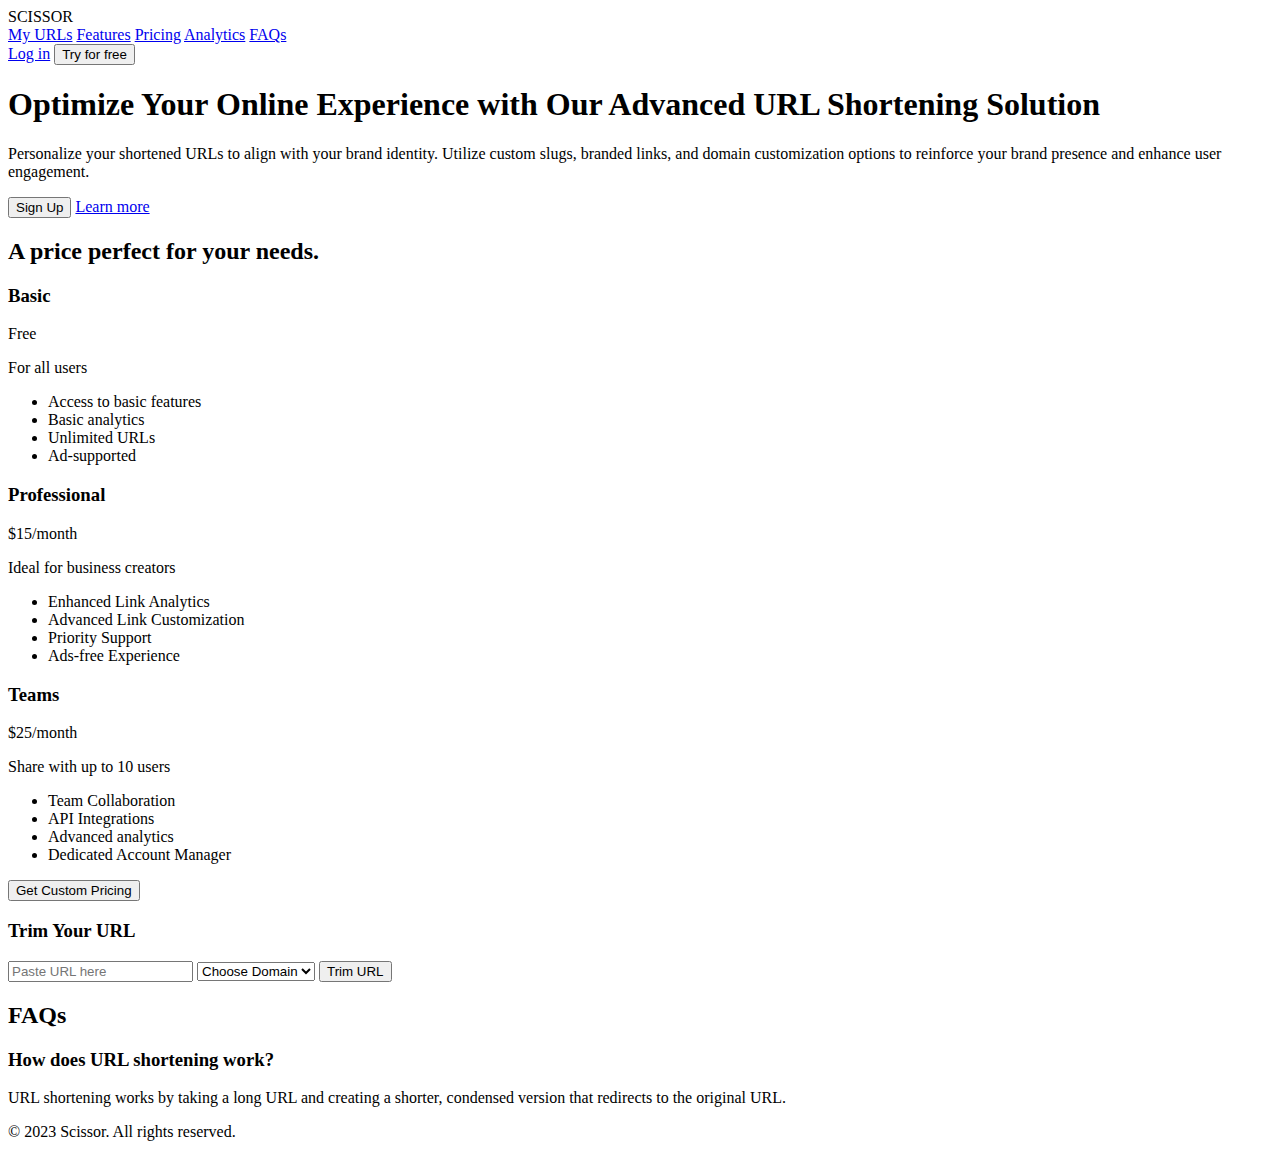
==== Ex6/index.html @ bd2f0a1d "My first commit" ====
<!DOCTYPE html>
<html lang="en">
<head>
    <meta charset="UTF-8">
    <meta name="viewport" content="width=device-width, initial-scale=1.0">
    <title>Scissor URL Shortening</title>
    <link rel="stylesheet" href="styles.css">
</head>
<body>
    <!-- Header Section -->
    <header>
        <div class="header-container">
            <div class="logo">
                <div class="logo-icon"></div>
                <span class="logo-text">SCISSOR</span>
            </div>
            <nav class="nav-links">
                <a href="#" class="nav-link">My URLs</a>
                <a href="#" class="nav-link">Features</a>
                <a href="#" class="nav-link">Pricing</a>
                <a href="#" class="nav-link">Analytics</a>
                <a href="#" class="nav-link">FAQs</a>
            </nav>
            <div class="auth-links">
                <a href="#" class="auth-link">Log in</a>
                <button class="cta-btn">Try for free</button>
            </div>
        </div>
    </header>

    <!-- Hero Section -->
    <section class="hero">
        <div class="aurora-bg aurora-1"></div>
        <div class="aurora-bg aurora-2"></div>
        <div class="aurora-bg aurora-3"></div>
        
        <div class="content-wrapper">
            <h1 class="hero-title">Optimize Your Online Experience with Our Advanced URL Shortening Solution</h1>
            <p class="hero-description">
                Personalize your shortened URLs to align with your brand identity. Utilize custom slugs, branded links, and domain customization options to reinforce your brand presence and enhance user engagement.
            </p>
            <div class="cta-container">
                <button class="cta-btn">Sign Up</button>
                <a href="#" class="learn-more">Learn more</a>
            </div>
        </div>
    </section>

    <!-- Pricing Section -->
    <section class="pricing">
        <h2 class="pricing-title">A price perfect for your needs.</h2>
        <div class="pricing-options">
            <div class="pricing-option">
                <h3>Basic</h3>
                <p>Free</p>
                <p>For all users</p>
                <ul>
                    <li>Access to basic features</li>
                    <li>Basic analytics</li>
                    <li>Unlimited URLs</li>
                    <li>Ad-supported</li>
                </ul>
            </div>
            <div class="pricing-option">
                <h3>Professional</h3>
                <p>$15/month</p>
                <p>Ideal for business creators</p>
                <ul>
                    <li>Enhanced Link Analytics</li>
                    <li>Advanced Link Customization</li>
                    <li>Priority Support</li>
                    <li>Ads-free Experience</li>
                </ul>
            </div>
            <div class="pricing-option">
                <h3>Teams</h3>
                <p>$25/month</p>
                <p>Share with up to 10 users</p>
                <ul>
                    <li>Team Collaboration</li>
                    <li>API Integrations</li>
                    <li>Advanced analytics</li>
                    <li>Dedicated Account Manager</li>
                </ul>
            </div>
        </div>
        <button class="custom-pricing">Get Custom Pricing</button>
    </section>

    <!-- URL Shortener Section -->
    <section class="url-shortener">
        <h3>Trim Your URL</h3>
        <div class="url-form">
            <input type="url" placeholder="Paste URL here" class="url-input">
            <select class="domain-select">
                <option>Choose Domain</option>
                <!-- Domain options will go here -->
            </select>
            <button class="trim-btn">Trim URL</button>
        </div>
    </section>

    <!-- FAQ Section -->
    <section class="faq">
        <h2>FAQs</h2>
        <div class="faq-item">
            <h3>How does URL shortening work?</h3>
            <p>URL shortening works by taking a long URL and creating a shorter, condensed version that redirects to the original URL.</p>
        </div>
        <!-- Add more FAQs here -->
    </section>

    <!-- Footer Section -->
    <footer>
        <div class="footer-content">
            <p>&copy; 2023 Scissor. All rights reserved.</p>
        </div>
    </footer>

</body>
</html>
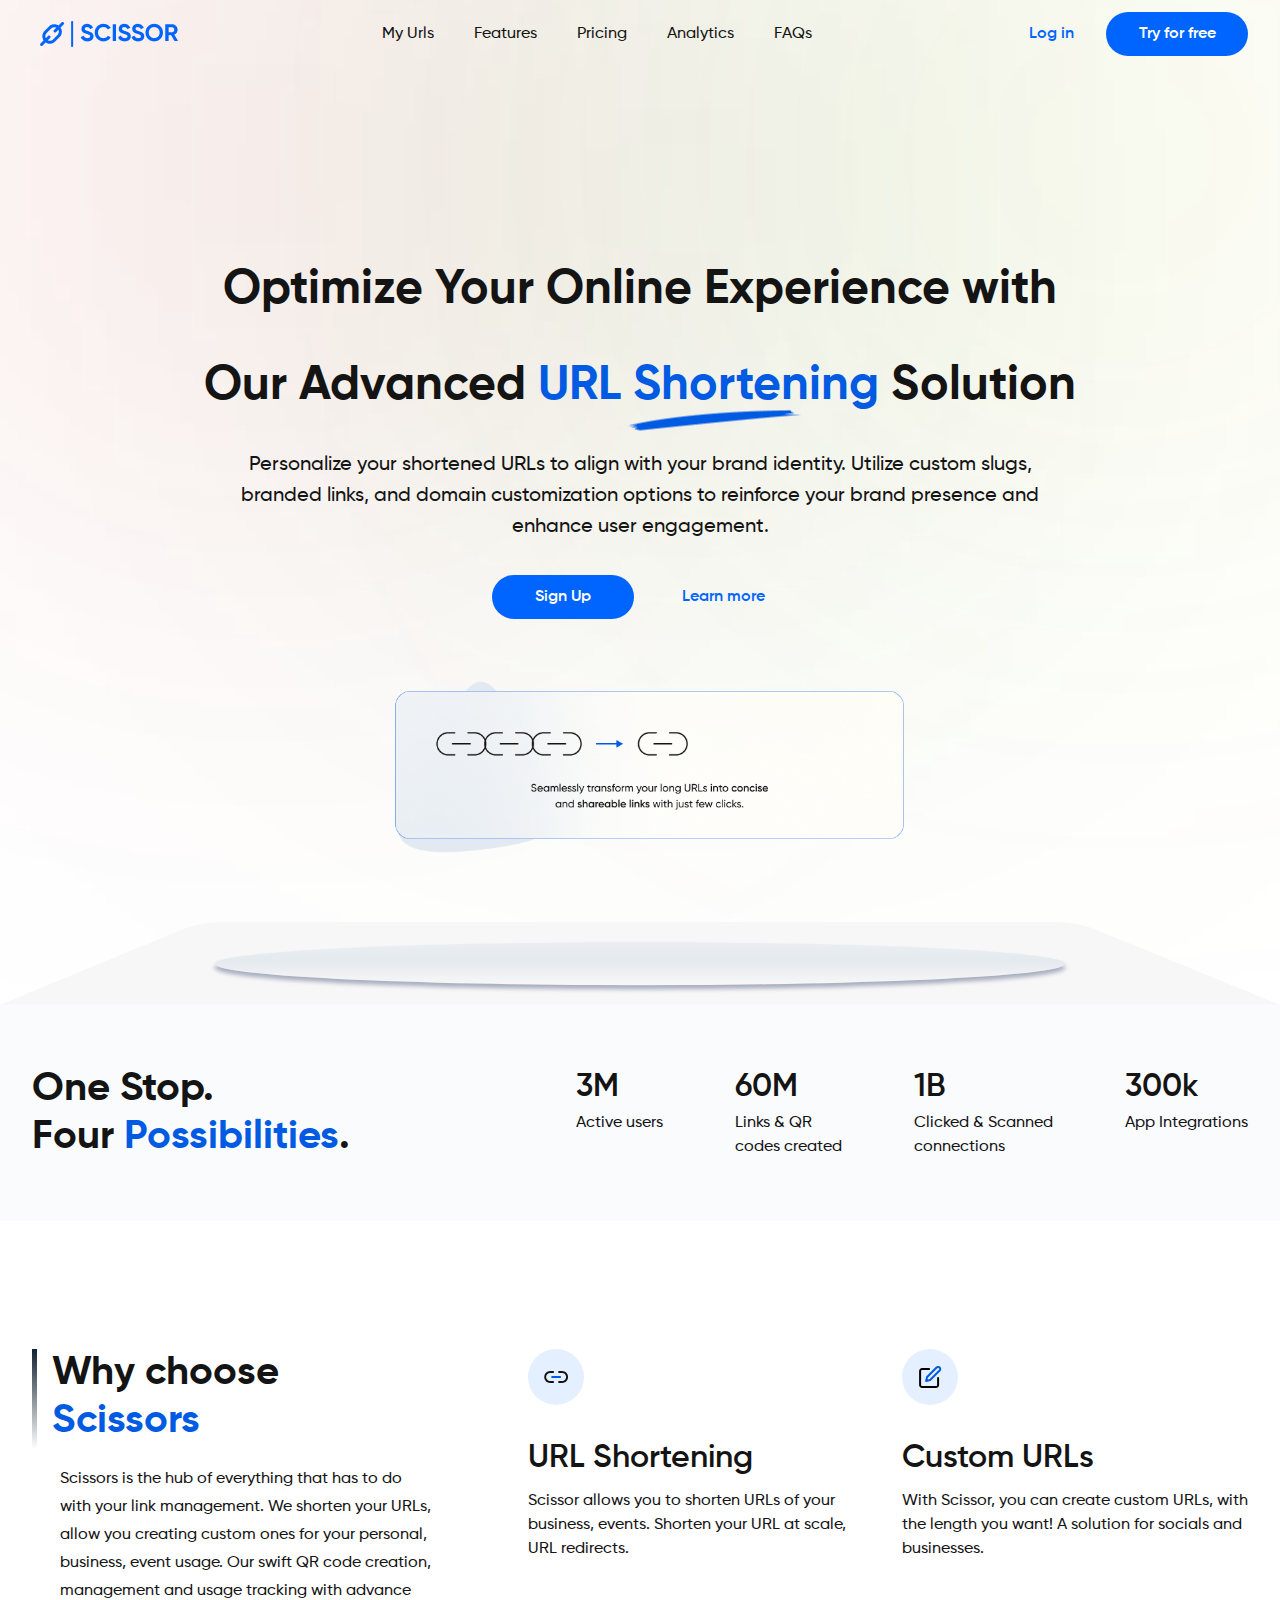
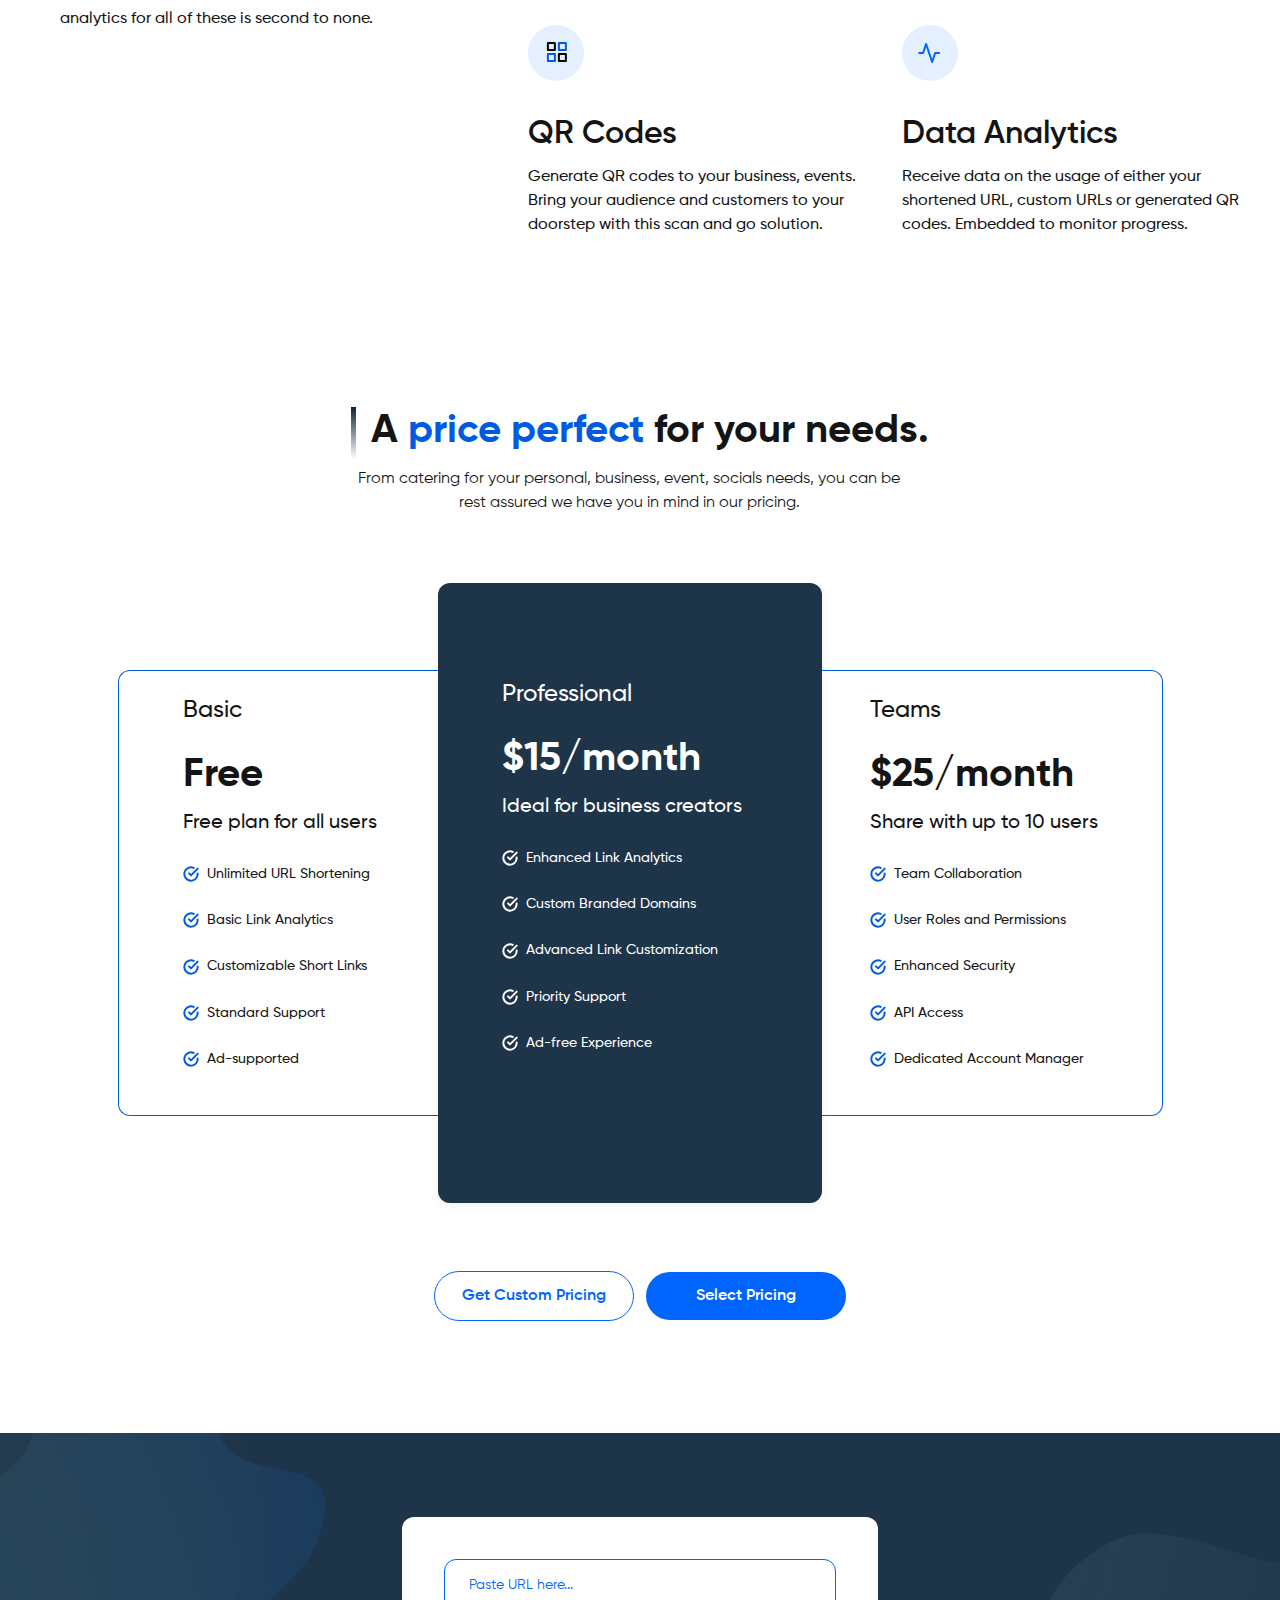
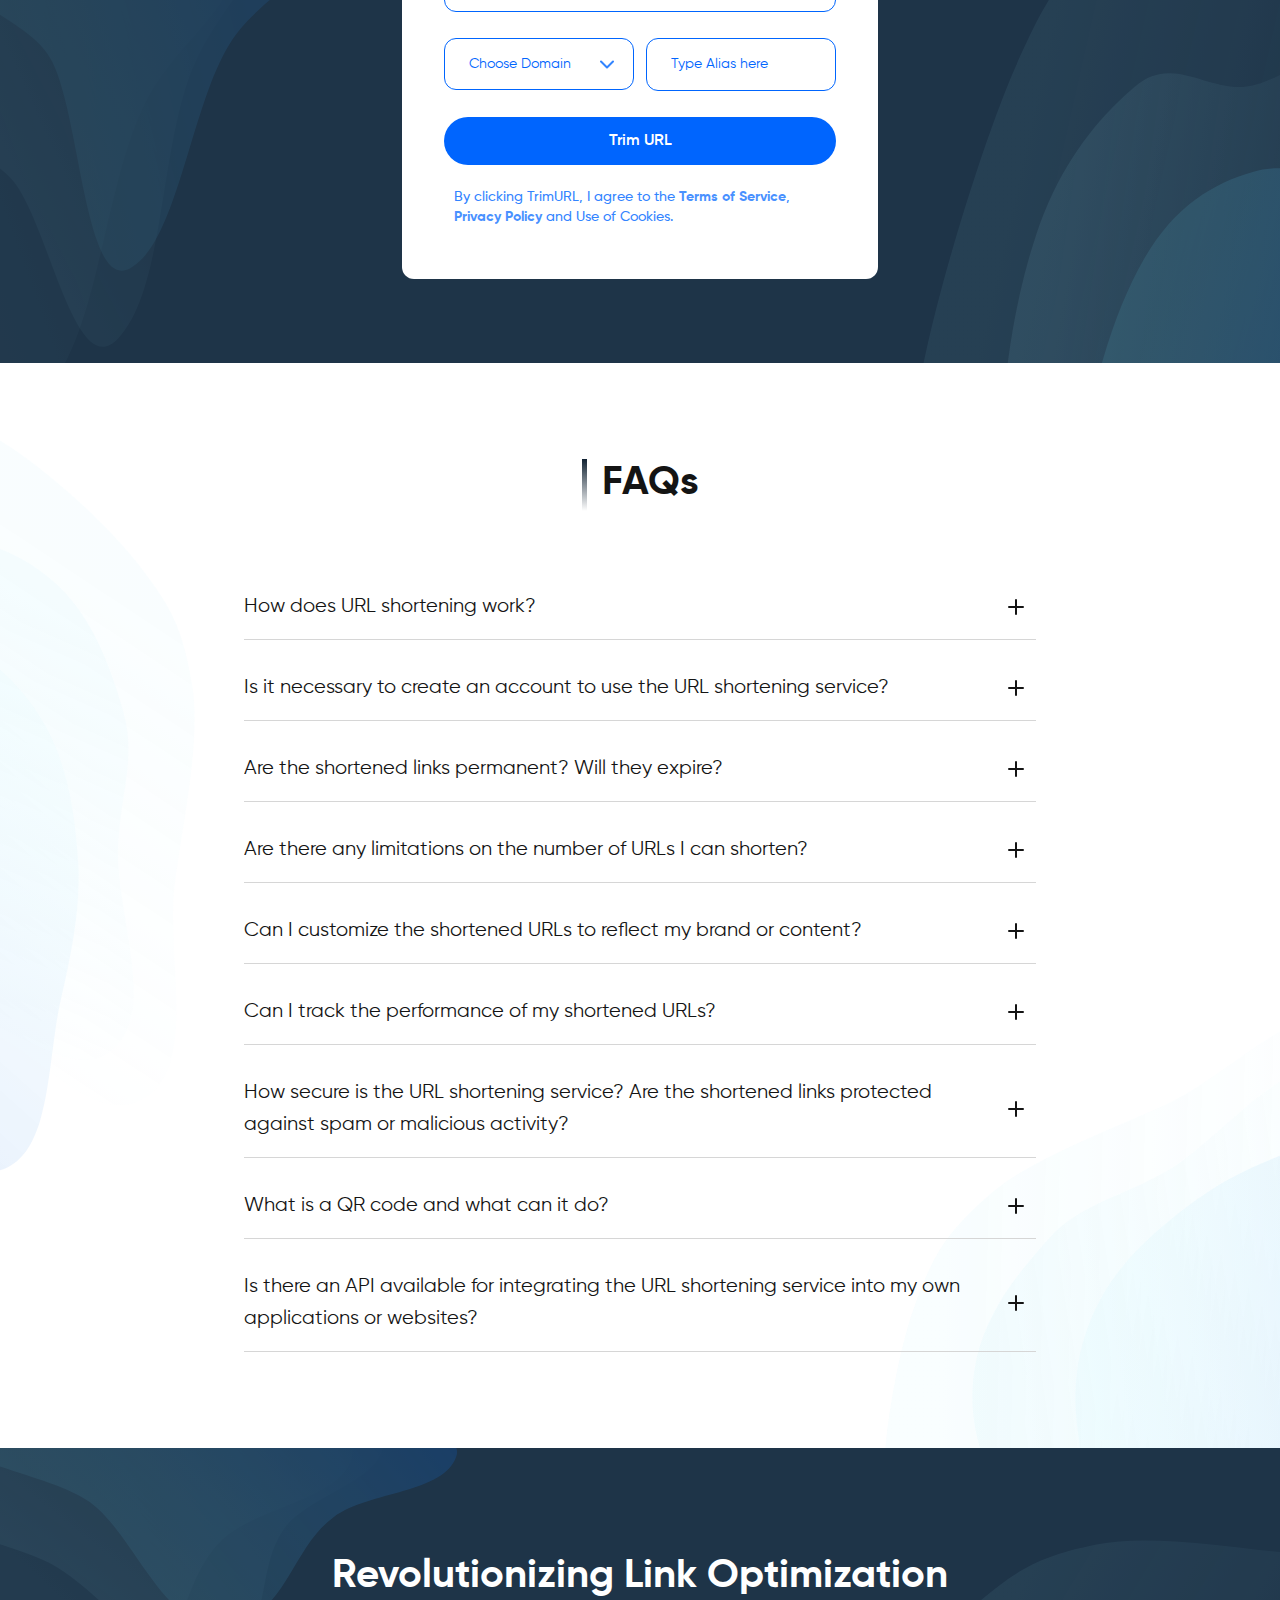
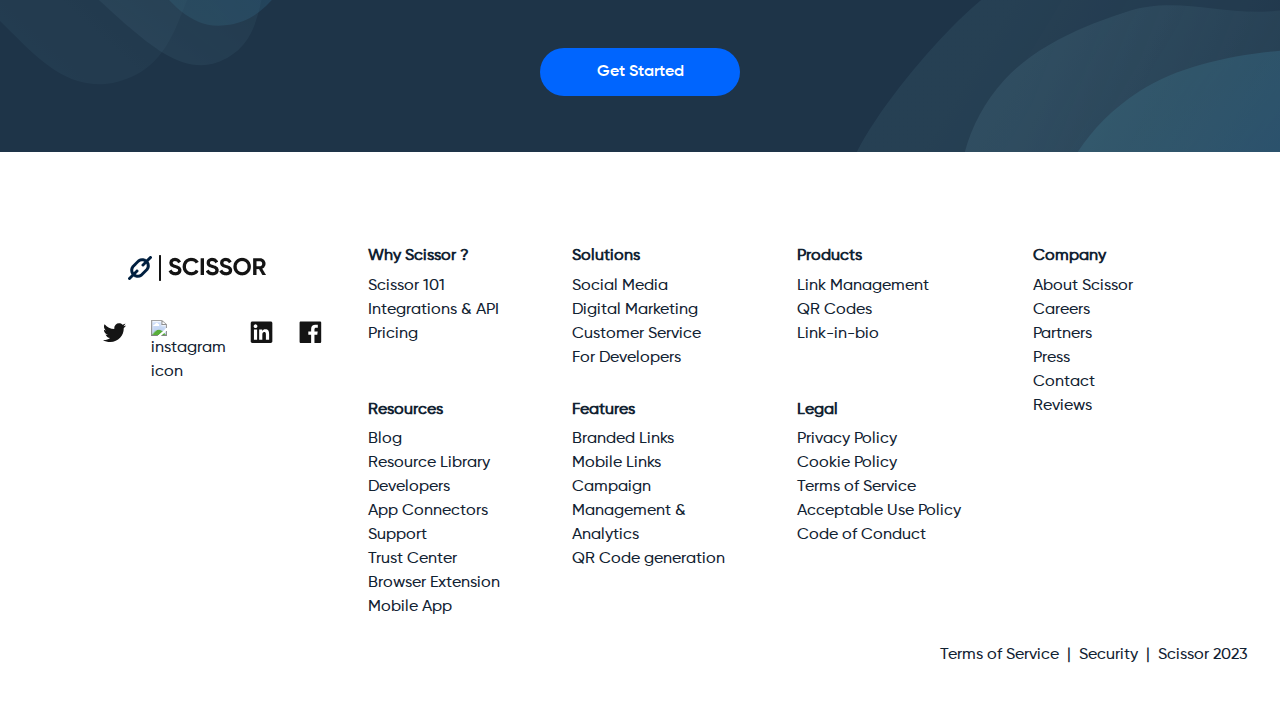
==== commit 6e409be7: "My final commit" ====
--- a/Ex6/index.html
+++ b/Ex6/index.html
@@ -1,121 +1,590 @@
 <!DOCTYPE html>
 <html lang="en">
+
 <head>
-    <meta charset="UTF-8">
-    <meta name="viewport" content="width=device-width, initial-scale=1.0">
-    <title>Scissor URL Shortening</title>
-    <link rel="stylesheet" href="styles.css">
+    <meta charset="UTF-8" />
+    <meta name="viewport" content="width=device-width, initial-scale=1.0" />
+    <title>Scissors URL</title>
+    <link rel="stylesheet" href="styles.css" />
 </head>
+
 <body>
-    <!-- Header Section -->
-    <header>
-        <div class="header-container">
-            <div class="logo">
-                <div class="logo-icon"></div>
-                <span class="logo-text">SCISSOR</span>
-            </div>
-            <nav class="nav-links">
-                <a href="#" class="nav-link">My URLs</a>
-                <a href="#" class="nav-link">Features</a>
-                <a href="#" class="nav-link">Pricing</a>
-                <a href="#" class="nav-link">Analytics</a>
-                <a href="#" class="nav-link">FAQs</a>
-            </nav>
-            <div class="auth-links">
-                <a href="#" class="auth-link">Log in</a>
-                <button class="cta-btn">Try for free</button>
+
+    <header class="navbar">
+        <nav class="nav">
+            <figure class="logo">
+                <img src="images/scissors2.png" alt="scissors logo" />
+            </figure>
+
+            <ul class="nav__links">
+                <li>My Urls</li>
+                <li>
+                    <span>Features</span>
+
+                </li>
+                <li>Pricing</li>
+                <li>Analytics</li>
+                <li>FAQs</li>
+            </ul>
+
+            <div class="nav__buttons">
+                <button class="button button--naked">Log in</button>
+                <button class="button">Try for free</button>
+            </div>
+
+            <input type="checkbox" id="nav__mobile__toggle" class="nav__mobile__toggle__checkbox" hidden />
+
+            <label for="nav__mobile__toggle" class="nav__hamburger">
+                <span></span>
+            </label>
+
+            <div class="nav__mobile">
+                <ul class="nav__links nav__links--mobile">
+                    <li>My Urls</li>
+                    <li>
+                        <span>Features</span>
+                        <img src="images/chevdown.png.svg" alt="chevdown" />
+                    </li>
+                    <li>Pricing</li>
+                    <li>Analytics</li>
+                    <li>FAQs</li>
+                </ul>
+
+                <div class="nav__buttons nav__buttons--mobile">
+                    <button class="button button--outline">Log in</button>
+                    <button class="button">Try for free</button>
+                </div>
+            </div>
+        </nav>
+    </header>
+
+    <main>
+        <!-- HERO SECTION -->
+        <section class="hero">
+            <div class="hero__container">
+                <div class="aurora aurora--red"></div>
+                <div class="aurora aurora--green"></div>
+                <div class="aurora aurora--yellow"></div>
+
+                <h1 class="hero__headline">
+                    Optimize Your Online Experience with Our Advanced
+                    <span>
+                        URL Shortening
+                        <img src="images/stroke.png" alt="stroke" />
+                    </span>
+                    Solution
+                </h1>
+
+                <p class="hero__headline__sub">
+                    Personalize your shortened URLs to align with your brand identity.
+                    Utilize custom slugs, branded links, and domain customization
+                    options to reinforce your brand presence and enhance user
+                    engagement.
+                </p>
+
+                <div class="hero__buttons">
+                    <button class="button">Sign Up</button>
+                    <button class="button button--naked">Learn more</button>
+                </div>
+            </div>
+
+            <div class="hero__visual full-width">
+                <figure class="hero__visual__top">
+                    <img src="images/group2.png" alt="hero visual card" />
+                </figure>
+
+                <div class="hero__visual__bottom">
+                    <div class="hero__visual__bottom__ellipse"></div>
+
+                    <svg xmlns="http://www.w3.org/2000/svg" width="1440" height="93" viewBox="0 0 1440 93" fill="none">
+                        <path
+                            d="M201.516 9.70664C217.021 3.29808 233.634 0 250.411 0H1186.9C1203.48 0 1219.89 3.21974 1235.24 9.48037L1440 93H0L201.516 9.70664Z"
+                            fill="#F8F7F7" />
+                    </svg>
+                </div>
+            </div>
+        </section>
+
+        <!-- STATS SECTION -->
+        <section class="stats">
+            <div class="stats__container">
+                <h2 class="section__heading">
+                    One Stop. <br />
+                    Four <span>Possibilities</span>.
+                </h2>
+
+                <div class="stats__details">
+                    <div>
+                        <h3>3M</h3>
+                        <p>Active users</p>
+                    </div>
+                    <div>
+                        <h3>60M</h3>
+                        <p>
+                            Links & QR <br />
+                            codes created
+                        </p>
+                    </div>
+                    <div>
+                        <h3>1B</h3>
+                        <p>
+                            Clicked & Scanned <br />
+                            connections
+                        </p>
+                    </div>
+                    <div>
+                        <h3>300k</h3>
+                        <p>App Integrations</p>
+                    </div>
+                </div>
+            </div>
+        </section>
+
+        <!-- FEATURES SECTION -->
+        <section class="features">
+            <div class="features__container">
+                <header class="features__header">
+                    <h2 class="section__heading section__heading--stroke">
+                        Why choose <span>Scissors</span>
+                    </h2>
+
+                    <p>
+                        Scissors is the hub of everything that has to do with your link
+                        management. We shorten your URLs, allow you creating custom ones
+                        for your personal, business, event usage. Our swift QR code
+                        creation, management and usage tracking with advance analytics for
+                        all of these is second to none.
+                    </p>
+                </header>
+
+                <div class="features__grid">
+                    <article class="features__grid__item">
+                        <figure>
+                            <img src="images/link-icon.svg" alt="grid icon" />
+                        </figure>
+                        <h3>URL Shortening</h3>
+                        <p>
+                            Scissor allows you to shorten URLs of your business, events.
+                            Shorten your URL at scale, URL redirects.
+                        </p>
+                    </article>
+
+                    <article class="features__grid__item">
+                        <figure>
+                            <img src="images/edit-icon.svg" alt="grid icon" />
+                        </figure>
+                        <h3>Custom URLs</h3>
+                        <p>
+                            With Scissor, you can create custom URLs, with the length you
+                            want! A solution for socials and businesses.
+                        </p>
+                    </article>
+
+                    <article class="features__grid__item">
+                        <figure>
+                            <img src="images/grid-icon.svg" alt="grid icon" />
+                        </figure>
+                        <h3>QR Codes</h3>
+                        <p>
+                            Generate QR codes to your business, events. Bring your audience
+                            and customers to your doorstep with this scan and go solution.
+                        </p>
+                    </article>
+
+                    <article class="features__grid__item">
+                        <figure>
+                            <img src="images/activity-icon.svg" alt="grid icon" />
+                        </figure>
+                        <h3>Data Analytics</h3>
+                        <p>
+                            Receive data on the usage of either your shortened URL, custom
+                            URLs or generated QR codes. Embedded to monitor progress.
+                        </p>
+                    </article>
+                </div>
+            </div>
+        </section>
+
+        <!-- PRICING SECTION -->
+        <section class="pricing">
+            <header class="pricing__header">
+                <h2 class="section__heading section__heading--stroke">
+                    A <span>price perfect</span> for your needs.
+                </h2>
+
+                <p>
+                    From catering for your personal, business, event, socials needs, you
+                    can be rest assured we have you in mind in our pricing.
+                </p>
+            </header>
+
+            <div class="pricing__cards">
+                <article class="pricing__card">
+                    <h3 class="pricing__card__tag">Basic</h3>
+
+                    <header class="pricing__card__header">
+                        <h4>Free</h4>
+                        <p>Free plan for all users</p>
+                    </header>
+
+                    <ul class="pricing__card__list">
+                        <li>Unlimited URL Shortening</li>
+                        <li>Basic Link Analytics</li>
+                        <li>Customizable Short Links</li>
+                        <li>Standard Support</li>
+                        <li>Ad-supported</li>
+                    </ul>
+                </article>
+
+                <article class="pricing__card pricing__card--spotlight">
+                    <h3 class="pricing__card__tag">Professional</h3>
+
+                    <header class="pricing__card__header">
+                        <h4>$15/month</h4>
+                        <p>Ideal for business creators</p>
+                    </header>
+
+                    <ul class="pricing__card__list">
+                        <li>Enhanced Link Analytics</li>
+                        <li>Custom Branded Domains</li>
+                        <li>Advanced Link Customization</li>
+                        <li>Priority Support</li>
+                        <li>Ad-free Experience</li>
+                    </ul>
+                </article>
+
+                <article class="pricing__card">
+                    <h3 class="pricing__card__tag">Teams</h3>
+
+                    <header class="pricing__card__header">
+                        <h4>$25/month</h4>
+                        <p>Share with up to 10 users</p>
+                    </header>
+
+                    <ul class="pricing__card__list">
+                        <li>Team Collaboration</li>
+                        <li>User Roles and Permissions</li>
+                        <li>Enhanced Security</li>
+                        <li>API Access</li>
+                        <li>Dedicated Account Manager</li>
+                    </ul>
+                </article>
+            </div>
+
+            <div class="pricing__buttons">
+                <button class="button button--lg button--outline">
+                    Get Custom Pricing
+                </button>
+                <button class="button button--lg">Select Pricing</button>
+            </div>
+        </section>
+
+        <!-- DEMO SECTION -->
+        <section class="demo">
+            <figure class="demo__blobs | blobs | full-width">
+                <img src="images/blob-demo.svg" alt="demo blob" />
+                <img src="images/blob-demo-2.svg" alt="demo blob 2" />
+            </figure>
+
+            <form class="demo__form">
+                <div class="demo__form__container">
+                    <div class="form__field demo__form__field--span">
+                        <!-- <label for="url">Paste URL here...</label> -->
+                        <input type="text" name="url" id="url" placeholder="Paste URL here..." />
+                    </div>
+
+                    <div class="form__field">
+                        <!-- <label for="domain">Domain</label> -->
+                        <select name="domain" id="domain" required>
+                            <option value="" disabled selected hidden>Choose Domain</option>
+                            <option value="domain 1">Domain 1</option>
+                            <option value="domain 2">Domain 2</option>
+                        </select>
+
+                        <button class="select__button" type="button">
+                            <svg xmlns="http://www.w3.org/2000/svg" width="14" height="9" viewBox="0 0 14 9"
+                                fill="none">
+                                <path d="M1 1.5L7 7.5L13 1.5" stroke="#3284FF" stroke-width="2" stroke-linecap="round"
+                                    stroke-linejoin="round" />
+                            </svg>
+                        </button>
+                    </div>
+
+                    <div class="form__field">
+                        <!-- <label for="alias">Type Alias here.</label> -->
+                        <input type="text" name="alias" id="alias" placeholder="Type Alias here" />
+                    </div>
+                </div>
+
+                <button class="demo__form__submit | button button--lg">
+                    Trim URL
+                </button>
+
+                <p class="demo__form__disclaimer">
+                    By clicking TrimURL, I agree to the <span>Terms of Service</span>,
+                    <span>Privacy Policy</span> and Use of Cookies.
+                </p>
+            </form>
+        </section>
+
+        <!-- FAQS SECTION -->
+        <section class="faqs">
+            <figure class="faqs__blobs | blobs">
+                <img src="images/blob-faqs.svg" alt="faqs blob" />
+                <img src="images/blob-faqs-2.svg" alt="faqs blob 2" />
+            </figure>
+
+            <h2 class="section__heading section__heading--stroke">FAQs</h2>
+
+            <div class="accordion">
+                <details name="faq" class="accordion__item">
+                    <summary class="accordion__summary">
+                        How does URL shortening work?
+                    </summary>
+                    <p class="accordion__content">
+                        URL shortening works by taking a long URL and creating a shorter,
+                        condensed version that redirects to the original URL. When a user
+                        clicks on the shortened link, they are redirected to the intended
+                        destination.
+                    </p>
+                </details>
+                <details name="faq" class="accordion__item">
+                    <summary class="accordion__summary">
+                        Is it necessary to create an account to use the URL shortening
+                        service?
+                    </summary>
+                    <p class="accordion__content">
+                        While you can use basic URL shortening without an account,
+                        creating an account gives you access to additional features such
+                        as link history, analytics, and custom URLs.
+                    </p>
+                </details>
+                <details name="faq" class="accordion__item">
+                    <summary class="accordion__summary">
+                        Are the shortened links permanent? Will they expire?
+                    </summary>
+                    <p class="accordion__content">
+                        Our shortened links do not expire by default. They will remain
+                        active as long as our service is operational. However, users with
+                        accounts have the option to set expiration dates for their links
+                        if desired.
+                    </p>
+                </details>
+                <details name="faq" class="accordion__item">
+                    <summary class="accordion__summary">
+                        Are there any limitations on the number of URLs I can shorten?
+                    </summary>
+                    <p class="accordion__content">
+                        Free users can shorten a limited number of URLs per day. Premium
+                        users enjoy higher or unlimited URL shortening capabilities,
+                        depending on their subscription plan.
+                    </p>
+                </details>
+                <details name="faq" class="accordion__item">
+                    <summary class="accordion__summary">
+                        Can I customize the shortened URLs to reflect my brand or content?
+                    </summary>
+                    <p class="accordion__content">
+                        Yes, you can customize the shortened URLs to reflect your brand or
+                        content. Our link shortening services allow you to create branded
+                        short links, often using your domain name as a base.
+                    </p>
+                </details>
+                <details name="faq" class="accordion__item">
+                    <summary class="accordion__summary">
+                        Can I track the performance of my shortened URLs?
+                    </summary>
+                    <p class="accordion__content">
+                        Yes, our link shortening services offer robust analytics tools to
+                        track the performance of your shortened URLs. You can gain
+                        insights into click-through rates, geographic traffic, and other
+                        key metrics to optimize your marketing campaigns.
+                    </p>
+                </details>
+                <details name="faq" class="accordion__item">
+                    <summary class="accordion__summary">
+                        How secure is the URL shortening service? Are the shortened links
+                        protected against spam or malicious activity?
+                    </summary>
+                    <p class="accordion__content">
+                        Our reputable link shortening services prioritize security and
+                        implement measures to protect your links and user data. They often
+                        employ advanced security protocols to prevent spam, malware, and
+                        phishing attacks.
+                    </p>
+                </details>
+                <details name="faq" class="accordion__item">
+                    <summary class="accordion__summary">
+                        What is a QR code and what can it do?
+                    </summary>
+                    <p class="accordion__content">
+                        A QR code (Quick Response code) is a type of two-dimensional
+                        barcode that can be scanned by a smartphone camera. When scanned,
+                        it typically directs the user to a website, downloads an app, or
+                        displays specific information.
+                    </p>
+                </details>
+                <details name="faq" class="accordion__item">
+                    <summary class="accordion__summary">
+                        Is there an API available for integrating the URL shortening
+                        service into my own applications or websites?
+                    </summary>
+                    <p class="accordion__content">
+                        Yes, our URL shortening services offer APIs that you can integrate
+                        into your own applications or websites.
+                    </p>
+                </details>
+            </div>
+        </section>
+
+
+        <section class="cta">
+            <figure class="cta__blobs | blobs">
+                <img src="images/blob-cta.svg" alt="cta blob" />
+                <img src="images/blob-cta-2.svg" alt="cta blob 2" />
+            </figure>
+
+            <h2 class="section__heading">Revolutionizing Link Optimization</h2>
+            <button class="button button--lg">Get Started</button>
+        </section>
+    </main>
+
+    <!-- FOOTER -->
+    <footer class="footer">
+        <figure class="footer__blobs | blobs">
+            <img src="images/blob-footer.svg" alt="footer image" />
+            <img src="images/blob-footer-2.svg" alt="footer image2" />
+        </figure>
+
+        <div class="footer__navigation">
+            <div class="footer__icons">
+                <figure class="footer__icons__logo">
+                    <img src="images/footer company logo.png" alt="scissors dark" />
+                </figure>
+
+                <ul class="footer__icons__social">
+                    <li>
+                        <figure>
+                            <img src="images/twitter-icon.svg" alt="twitter icon" />
+                        </figure>
+                    </li>
+                    <li>
+                        <figure>
+                            <img src="images/instagram-icon.svg" alt="instagram icon" />
+                        </figure>
+                    </li>
+                    <li>
+                        <figure>
+                            <img src="images/linkedin-icon.svg" alt="linkedin icon" />
+                        </figure>
+                    </li>
+                    <li>
+                        <figure>
+                            <img src="images/facebook-icon.svg" alt="facebook icon" />
+                        </figure>
+                    </li>
+                </ul>
+            </div>
+
+            <div class="footer__grid">
+                <div class="footer__grid__item">
+                    <h4>Why Scissor ?</h4>
+
+                    <ul>
+                        <li>Scissor 101</li>
+                        <li>Integrations & API</li>
+                        <li>Pricing</li>
+                    </ul>
+                </div>
+
+                <div class="footer__grid__item">
+                    <h4>Solutions</h4>
+
+                    <ul>
+                        <li>Social Media</li>
+                        <li>Digital Marketing</li>
+                        <li>Customer Service</li>
+                        <li>For Developers</li>
+                    </ul>
+                </div>
+
+                <div class="footer__grid__item">
+                    <h4>Products</h4>
+
+                    <ul>
+                        <li>Link Management</li>
+                        <li>QR Codes</li>
+                        <li>Link-in-bio</li>
+                    </ul>
+                </div>
+
+                <div class="footer__grid__item">
+                    <h4>Resources</h4>
+
+                    <ul>
+                        <li>Blog</li>
+                        <li>Resource Library</li>
+                        <li>Developers</li>
+                        <li>App Connectors</li>
+                        <li>Support</li>
+                        <li>Trust Center</li>
+                        <li>Browser Extension</li>
+                        <li>Mobile App</li>
+                    </ul>
+                </div>
+
+                <div class="footer__grid__item">
+                    <h4>Features</h4>
+
+                    <ul>
+                        <li>Branded Links</li>
+                        <li>Mobile Links</li>
+                        <li>Campaign</li>
+                        <li>
+                            Management & <br />
+                            Analytics
+                        </li>
+                        <li>QR Code generation</li>
+                    </ul>
+                </div>
+
+                <div class="footer__grid__item">
+                    <h4>Legal</h4>
+
+                    <ul>
+                        <li>Privacy Policy</li>
+                        <li>Cookie Policy</li>
+                        <li>Terms of Service</li>
+                        <li>Acceptable Use Policy</li>
+                        <li>Code of Conduct</li>
+                    </ul>
+                </div>
+
+                <div class="footer__grid__item">
+                    <h4>Company</h4>
+
+                    <ul>
+                        <li>About Scissor</li>
+                        <li>Careers</li>
+                        <li>Partners</li>
+                        <li>Press</li>
+                        <li>Contact</li>
+                        <li>Reviews</li>
+                    </ul>
+                </div>
             </div>
         </div>
-    </header>
-
-    <!-- Hero Section -->
-    <section class="hero">
-        <div class="aurora-bg aurora-1"></div>
-        <div class="aurora-bg aurora-2"></div>
-        <div class="aurora-bg aurora-3"></div>
-        
-        <div class="content-wrapper">
-            <h1 class="hero-title">Optimize Your Online Experience with Our Advanced URL Shortening Solution</h1>
-            <p class="hero-description">
-                Personalize your shortened URLs to align with your brand identity. Utilize custom slugs, branded links, and domain customization options to reinforce your brand presence and enhance user engagement.
-            </p>
-            <div class="cta-container">
-                <button class="cta-btn">Sign Up</button>
-                <a href="#" class="learn-more">Learn more</a>
-            </div>
-        </div>
-    </section>
-
-    <!-- Pricing Section -->
-    <section class="pricing">
-        <h2 class="pricing-title">A price perfect for your needs.</h2>
-        <div class="pricing-options">
-            <div class="pricing-option">
-                <h3>Basic</h3>
-                <p>Free</p>
-                <p>For all users</p>
-                <ul>
-                    <li>Access to basic features</li>
-                    <li>Basic analytics</li>
-                    <li>Unlimited URLs</li>
-                    <li>Ad-supported</li>
-                </ul>
-            </div>
-            <div class="pricing-option">
-                <h3>Professional</h3>
-                <p>$15/month</p>
-                <p>Ideal for business creators</p>
-                <ul>
-                    <li>Enhanced Link Analytics</li>
-                    <li>Advanced Link Customization</li>
-                    <li>Priority Support</li>
-                    <li>Ads-free Experience</li>
-                </ul>
-            </div>
-            <div class="pricing-option">
-                <h3>Teams</h3>
-                <p>$25/month</p>
-                <p>Share with up to 10 users</p>
-                <ul>
-                    <li>Team Collaboration</li>
-                    <li>API Integrations</li>
-                    <li>Advanced analytics</li>
-                    <li>Dedicated Account Manager</li>
-                </ul>
-            </div>
-        </div>
-        <button class="custom-pricing">Get Custom Pricing</button>
-    </section>
-
-    <!-- URL Shortener Section -->
-    <section class="url-shortener">
-        <h3>Trim Your URL</h3>
-        <div class="url-form">
-            <input type="url" placeholder="Paste URL here" class="url-input">
-            <select class="domain-select">
-                <option>Choose Domain</option>
-                <!-- Domain options will go here -->
-            </select>
-            <button class="trim-btn">Trim URL</button>
-        </div>
-    </section>
-
-    <!-- FAQ Section -->
-    <section class="faq">
-        <h2>FAQs</h2>
-        <div class="faq-item">
-            <h3>How does URL shortening work?</h3>
-            <p>URL shortening works by taking a long URL and creating a shorter, condensed version that redirects to the original URL.</p>
-        </div>
-        <!-- Add more FAQs here -->
-    </section>
-
-    <!-- Footer Section -->
-    <footer>
-        <div class="footer-content">
-            <p>&copy; 2023 Scissor. All rights reserved.</p>
+
+        <div class="footer__legal">
+            <ul>
+                <li>Terms of Service</li>
+                |
+                <li>Security</li>
+                |
+                <li>Scissor 2023</li>
+            </ul>
         </div>
     </footer>
-
 </body>
+
 </html>--- a/Ex6/styles.css
+++ b/Ex6/styles.css
@@ -0,0 +1,1613 @@
+/* Box sizing rules */
+*,
+*::before,
+*::after {
+    margin: 0;
+    padding: 0;
+    box-sizing: border-box;
+}
+
+/* Prevent font size inflation */
+html {
+    -moz-text-size-adjust: none;
+    -webkit-text-size-adjust: none;
+    text-size-adjust: none;
+}
+
+/* Remove default margin in favour of better control in authored CSS */
+body,
+h1,
+h2,
+h3,
+h4,
+p,
+figure,
+blockquote,
+dl,
+dd {
+    margin-block-end: 0;
+}
+
+/* Remove list styles on ul, ol elements with a list role, which suggests default styling will be removed */
+ul,
+ol {
+    list-style: none;
+}
+
+/* Set core body defaults */
+body {
+    min-height: 100vh;
+    line-height: 1.5;
+}
+
+/* Set shorter line heights on headings and interactive elements */
+h1,
+h2,
+h3,
+h4,
+button,
+input,
+label {
+    line-height: 1.1;
+}
+
+/* Balance text wrapping on headings */
+h1,
+h2,
+h3,
+h4 {
+    text-wrap: balance;
+}
+
+/* A elements that don't have a class get default styles */
+a:not([class]) {
+    text-decoration-skip-ink: auto;
+    color: currentColor;
+}
+
+/* Make images easier to work with */
+img,
+picture {
+    max-width: 100%;
+    display: block;
+}
+
+/* Inherit fonts for inputs and buttons */
+input,
+button,
+textarea,
+select {
+    font-family: inherit;
+    font-size: inherit;
+}
+
+/* Make sure textareas without a rows attribute are not tiny */
+textarea:not([rows]) {
+    min-height: 10em;
+}
+
+/* Anything that has been anchored to should have extra scroll margin */
+:target {
+    scroll-margin-block: 5ex;
+}
+
+button {
+    border: none;
+    outline: none;
+    margin: 0;
+    padding: 0;
+    width: auto;
+    overflow: visible;
+    background: transparent;
+    /* inherit font & color from ancestor */
+    color: inherit;
+    font: inherit;
+    /* Normalize line-height. Cannot be changed from normal in Firefox 4+. */
+    line-height: normal;
+    /* Corrects font smoothing for webkit */
+    -webkit-font-smoothing: inherit;
+    -moz-osx-font-smoothing: inherit;
+    /* Corrects inability to style clickable input types in iOS */
+    --webkit-appearance: none;
+}
+
+button::-moz-focus-inner {
+    border: 0;
+    padding: 0;
+}
+
+button:focus {
+    outline: none;
+}
+
+button:focus:not(:focus-visible) {
+    outline: none;
+}
+
+button:focus:not(:-moz-focusring) {
+    outline: none;
+}
+
+@font-face {
+    font-family: "Gilroy Thin";
+    font-style: normal;
+    font-weight: 100;
+    src: url("fonts/gilroy/Gilroy-Thin.ttf") format("truetype");
+}
+
+@font-face {
+    font-family: "Gilroy Light";
+    font-style: normal;
+    font-weight: 300;
+    src: url("fonts/gilroy/Gilroy-Light.ttf") format("truetype");
+}
+
+@font-face {
+    font-family: "Gilroy Regular";
+    font-style: normal;
+    font-weight: 400;
+    src: url("fonts/gilroy/Gilroy-Regular.ttf") format("truetype");
+}
+
+@font-face {
+    font-family: "Gilroy Medium";
+    font-style: normal;
+    font-weight: 500;
+    src: url("fonts/gilroy/Gilroy-Medium.ttf") format("truetype");
+}
+
+@font-face {
+    font-family: "Gilroy SemiBold";
+    font-style: normal;
+    font-weight: 600;
+    src: url("fonts/gilroy/Gilroy-SemiBold.ttf") format("truetype");
+}
+
+@font-face {
+    font-family: "Gilroy Bold";
+    font-style: normal;
+    font-weight: 700;
+    src: url("fonts/gilroy/Gilroy-Bold.ttf") format("truetype");
+}
+
+@font-face {
+    font-family: "Gilroy ExtraBold";
+    font-style: normal;
+    font-weight: 800;
+    src: url("fonts/gilroy/Gilroy-ExtraBold.ttf") format("truetype");
+}
+
+@font-face {
+    font-family: "Gilroy Black";
+    font-style: normal;
+    font-weight: 900;
+    src: url("fonts/gilroy/Gilroy-Black.ttf") format("truetype");
+}
+
+@font-face {
+    font-family: "Gilroy Thin";
+    font-style: italic;
+    font-weight: 100;
+    src: url("fonts/gilroy/Gilroy-ThinItalic.ttf") format("truetype");
+}
+
+@font-face {
+    font-family: "Gilroy Light";
+    font-style: italic;
+    font-weight: 300;
+    src: url("fonts/gilroy/Gilroy-LightItalic.ttf") format("truetype");
+}
+
+@font-face {
+    font-family: "Gilroy Regular";
+    font-style: italic;
+    font-weight: 400;
+    src: url("fonts/gilroy/Gilroy-RegularItalic.ttf") format("truetype");
+}
+
+@font-face {
+    font-family: "Gilroy Medium";
+    font-style: italic;
+    font-weight: 500;
+    src: url("fonts/gilroy/Gilroy-MediumItalic.ttf") format("truetype");
+}
+
+@font-face {
+    font-family: "Gilroy Bold";
+    font-style: italic;
+    font-weight: 700;
+    src: url("fonts/gilroy/Gilroy-BoldItalic.ttf") format("truetype");
+}
+
+@font-face {
+    font-family: "Gilroy ExtraBold";
+    font-style: italic;
+    font-weight: 800;
+    src: url("fonts/gilroy/Gilroy-ExtraBoldItalic.ttf") format("truetype");
+}
+
+@font-face {
+    font-family: "Gilroy Black";
+    font-style: italic;
+    font-weight: 900;
+    src: url("fonts/font/gilroy/Gilroy-BlackItalic.ttf") format("truetype");
+}
+
+.pricing__cards,
+.pricing__card,
+.pricing__card__list,
+.pricing__buttons,
+.features__container,
+.features__grid__item figure,
+.stats__container,
+.stats__details,
+.hero__buttons,
+.hero__visual,
+.accordion__summary,
+.form__field,
+.footer__navigation,
+.footer__icons__social,
+.footer__grid__item,
+.footer__legal ul,
+.nav,
+.nav__links,
+.nav__links li,
+.nav__links--mobile,
+.nav__links--mobile li,
+.nav__buttons,
+.nav__hamburger,
+.nav__mobile {
+    display: flex;
+}
+
+.pricing__cards,
+.pricing__card,
+.pricing__card__list,
+.pricing__buttons,
+.features__container,
+.features__grid__item figure,
+.stats__container,
+.stats__details,
+.hero__buttons,
+.hero__visual,
+.accordion__summary,
+.form__field,
+.footer__navigation,
+.footer__icons__social,
+.footer__grid__item,
+.footer__legal ul,
+.nav,
+.nav__links,
+.nav__links li,
+.nav__links--mobile,
+.nav__links--mobile li,
+.nav__buttons,
+.nav__hamburger,
+.nav__mobile {
+    flex-wrap: nowrap;
+}
+
+.blobs,
+.navbar,
+section,
+footer {
+    --padding-inline: 1.5rem;
+    --content-max-width: 76rem;
+    --layout-max-width: 90rem;
+    display: grid;
+    grid-template-columns: [full-width-start] minmax(var(--padding-inline), 1fr) [content-start] min(100% - var(--padding-inline) * 2, var(--content-max-width)) [content-end] minmax(var(--padding-inline), 1fr) [full-width-end];
+}
+
+.blobs> :not(.full-width),
+.navbar> :not(.full-width),
+section> :not(.full-width),
+footer> :not(.full-width) {
+    grid-column: content;
+}
+
+.blobs>.full-width,
+.navbar>.full-width,
+section>.full-width,
+footer>.full-width {
+    grid-column: full-width;
+}
+
+body {
+    color: #141414;
+    font-family: "Gilroy Regular", sans-serif;
+}
+
+main {
+    min-height: calc(100svh - 2rem);
+    margin-top: 4.25rem;
+}
+
+.button {
+    position: relative;
+    z-index: 5;
+    font-family: "Gilroy SemiBold", sans-serif;
+    min-width: 8.875rem;
+    padding: 0.75rem 1.5rem;
+    border-radius: 6.25rem;
+    transition: color 0.3s ease-in-out, background-color 0.3s ease-in-out, transform 0.3s ease-in-out;
+}
+
+.button {
+    color: white;
+    background-color: #0065fe;
+}
+
+.button--outline {
+    color: #0065fe;
+    background-color: transparent;
+    border: 1px solid #0065fe;
+}
+
+.button--naked {
+    color: #0065fe;
+    background-color: transparent;
+    min-width: fit-content;
+}
+
+.button--lg {
+    min-width: 12.5rem;
+    padding-block: 0.875rem;
+}
+
+.button:hover {
+    color: white;
+    background-color: rgb(50, 131.5157480315, 255);
+}
+
+.button:active {
+    transform: scale(0.98);
+}
+
+.button--outline:hover {
+    background-color: #0065fe;
+}
+
+.button--naked:hover {
+    color: #0065fe;
+    background-color: rgb(228.5, 239.0374015748, 255);
+}
+
+.section__heading {
+    position: relative;
+    z-index: 5;
+    font-family: "Gilroy Bold", sans-serif;
+    font-size: 1.875rem;
+    line-height: 120%;
+}
+
+@media (min-width: 768px) {
+    .section__heading {
+        font-size: 2.25rem;
+    }
+}
+
+@media (min-width: 1024px) {
+    .section__heading {
+        font-size: 2.5rem;
+    }
+}
+
+.section__heading span {
+    color: #005ae2;
+}
+
+.section__heading--stroke {
+    padding-left: 1.25rem;
+    padding-bottom: 0.25rem;
+    font-size: 2.5rem;
+}
+
+.section__heading--stroke::before {
+    content: "";
+    position: absolute;
+    inset-block: 0;
+    left: 0;
+    width: 5px;
+    background: linear-gradient(180deg, #112232 0%, rgba(77, 107, 136, 0) 100%);
+}
+
+.nav__buttons,
+.nav__links {
+    display: none;
+}
+
+@media (min-width: 1024px) {
+
+    .nav__buttons,
+    .nav__links {
+        display: inherit;
+    }
+}
+
+.navbar {
+    position: flex;
+    top: 0;
+    z-index: 50;
+    width: 100%;
+    font-family: "Gilroy Medium", sans-serif;
+    transition: background-color 0.3s ease, border-color 0.3s ease, border-width 0.3s ease;
+}
+
+.navbar--scrolled {
+    background-color: #fff;
+    border-bottom: 1px solid #D6D6D6;
+}
+
+.logo {
+    min-width: 9.5rem;
+    
+}
+
+.nav {
+    flex-direction: row;
+    align-items: center;
+    justify-content: space-between;
+    gap: 1rem;
+    position: relative;
+    padding-block: 0.75rem;
+}
+
+.nav__links {
+    flex-direction: row;
+    align-items: center;
+    justify-content: space-between;
+    gap: 2.5rem;
+}
+
+.nav__links li {
+    transition: color 0.2s ease-in-out;
+    flex-direction: row;
+    align-items: center;
+    justify-content: center;
+    gap: 0.25rem;
+    cursor: pointer;
+    white-space: nowrap;
+    text-align: center;
+}
+
+.nav__links li:hover {
+    color: #0065fe;
+}
+
+.nav__links--mobile {
+    flex-direction: column;
+    align-items: center;
+    justify-content: center;
+    gap: 1rem;
+    display: flex;
+    width: 100%;
+}
+
+.nav__links--mobile li {
+    flex-direction: row;
+    align-items: center;
+    justify-content: center;
+    gap: 0.25rem;
+    font-size: 1.25rem;
+}
+
+.nav__links--mobile li:nth-of-type(2) {
+    margin-left: 1.5rem;
+}
+
+.nav__buttons {
+    flex-direction: row;
+    align-items: center;
+    justify-content: center;
+    gap: 0.5rem;
+}
+
+.nav__buttons--mobile {
+    display: block;
+}
+
+.nav__hamburger {
+    flex-direction: row;
+    align-items: center;
+    justify-content: center;
+    gap: 0;
+    position: relative;
+    width: 2.25rem;
+    aspect-ratio: 1/1;
+    cursor: pointer;
+    border-radius: 0.5rem;
+}
+
+@media (min-width: 1024px) {
+    .nav__hamburger {
+        display: none;
+    }
+}
+
+.nav__hamburger span {
+    display: block;
+    position: relative;
+    width: 1.5rem;
+    height: 0.2rem;
+    background-color: #112232;
+    border-radius: 0.125rem;
+}
+
+.nav__hamburger span::before,
+.nav__hamburger span::after {
+    content: "";
+    position: absolute;
+    width: 100%;
+    height: 100%;
+    background-color: inherit;
+    border-radius: inherit;
+    transition: transform 0.2s ease-in-out;
+}
+
+.nav__hamburger span::before {
+    transform: translateY(-0.5rem);
+}
+
+.nav__hamburger span::after {
+    transform: translateY(0.5rem);
+}
+
+.nav__mobile {
+    flex-direction: column;
+    align-items: center;
+    justify-content: center;
+    gap: 1rem;
+    display: none;
+    position: absolute;
+    top: 120%;
+    z-index: 10;
+    transform: translateY(-10px);
+    opacity: 0;
+    width: 100%;
+    padding: 2rem 1.5rem;
+    background-color: #fff;
+    border: 1px solid #005ae2;
+    border-radius: 0.375rem;
+    box-shadow: 0px 15px 35px 0px rgba(43, 64, 78, 0.1), 0px 5px 15px 0px rgba(0, 0, 0, 0.05);
+    transition: opacity 0.3s ease, transform 0.3s ease;
+}
+
+@media (min-width: 1024px) {
+    .nav__mobile {
+        display: none;
+    }
+}
+
+.nav__mobile__toggle__checkbox:checked~.nav__mobile {
+    display: flex;
+    opacity: 1;
+    transform: translateY(0);
+}
+
+.footer {
+    position: relative;
+    overflow: hidden;
+    font-family: "Gilroy Medium", sans-serif;
+    padding: 6rem 0 2.5rem 0;
+    color: #112232;
+}
+
+.footer__blobs img:first-child {
+    bottom: 70%;
+    left: -50%;
+    transform: rotate(70deg);
+    opacity: 0.7;
+}
+
+@media (min-width: 768px) {
+    .footer__blobs img:first-child {
+        bottom: 40%;
+    }
+}
+
+@media (min-width: 1024px) {
+    .footer__blobs img:first-child {
+        bottom: -70%;
+        left: -40%;
+        transform: rotate(-30deg);
+    }
+}
+
+.footer__blobs img:last-child {
+    right: -40%;
+    bottom: -10%;
+    opacity: 0.7;
+}
+
+@media (min-width: 768px) {
+    .footer__blobs img:last-child {
+        right: -40%;
+        bottom: -30%;
+    }
+}
+
+@media (min-width: 1024px) {
+    .footer__blobs img:last-child {
+        right: -40%;
+        bottom: -50%;
+        opacity: 0.7;
+    }
+}
+
+.footer__navigation,
+.footer__legal {
+    position: relative;
+    z-index: 10;
+}
+
+.footer__navigation {
+    flex-direction: column;
+    align-items: flex-start;
+    justify-content: space-between;
+    gap: 4rem;
+    margin-bottom: 2.5rem;
+    margin-inline: auto;
+    max-width: 65rem;
+    width: 100%;
+}
+
+@media (min-width: 768px) {
+    .footer__navigation {
+        margin-bottom: 1.5rem;
+        flex-direction: row;
+        gap: 0.5rem;
+    }
+}
+
+@media (min-width: 1280px) {
+    .footer__navigation {
+        gap: 2.5rem;
+    }
+}
+
+.footer__navigation>div {
+    width: 100%;
+}
+
+.footer__icons {
+    max-width: 11.5rem;
+}
+
+.footer__icons__logo {
+    min-width: 9rem;
+    margin-bottom: 1rem;
+}
+
+@media (min-width: 768px) {
+    .footer__icons__logo {
+        margin-bottom: 2rem;
+    }
+}
+
+.footer__icons__social {
+    flex-direction: row;
+    align-items: flex-start;
+    justify-content: center;
+    gap: 1.5rem;
+    padding-inline: 0.5rem;
+}
+
+@media (min-width: 768px) {
+    .footer__icons__social {
+        gap: 1.25rem;
+    }
+}
+
+@media (min-width: 1024px) {
+    .footer__icons__social {
+        gap: 1.5rem;
+    }
+}
+
+.footer__icons__social figure {
+    min-width: 1.5rem;
+}
+
+.footer__grid {
+    display: grid;
+    grid-template-columns: repeat(2, 1fr);
+    row-gap: 2rem;
+    column-gap: 1rem;
+}
+
+@media (min-width: 768px) {
+    .footer__grid {
+        grid-template-columns: repeat(3, 1fr);
+        column-gap: 0rem;
+    }
+}
+
+@media (min-width: 1024px) {
+    .footer__grid {
+        grid-template-columns: repeat(4, 1fr);
+        column-gap: 1.5rem;
+    }
+}
+
+.footer__grid__item {
+    flex-direction: column;
+    align-items: flex-start;
+    justify-content: flex-start;
+    gap: 0.5rem;
+    width: fit-content;
+    line-height: 1.5rem;
+    white-space: nowrap;
+}
+
+@media (min-width: 768px) {
+    .footer__grid__item {
+        padding-inline: 1rem;
+    }
+}
+
+@media (min-width: 1024px) {
+    .footer__grid__item {
+        padding-inline: 1.5rem;
+    }
+}
+
+@media (min-width: 1024px) {
+    .footer__grid__item:nth-last-child(1) {
+        grid-row: 1/span 2;
+        grid-column-end: -1;
+    }
+}
+
+.footer__grid__item li {
+    cursor: pointer;
+}
+
+.footer__grid__item li:hover {
+    color: #0065fe;
+}
+
+.footer__legal ul {
+    flex-direction: row;
+    align-items: flex-start;
+    justify-content: flex-start;
+    gap: 0.5rem;
+    margin-inline: auto;
+    width: fit-content;
+}
+
+@media (min-width: 768px) {
+    .footer__legal ul {
+        margin-inline: 0;
+        margin-left: auto;
+    }
+}
+
+input[type=text],
+select {
+    width: 100%;
+    font-size: 0.875rem;
+    padding: 1.125rem 1.5rem;
+    border: 1px solid #0065fe;
+    border-radius: 0.75rem;
+    outline: none;
+    position: relative;
+    background-color: transparent;
+}
+
+input[type=text]:focus,
+select:focus {
+    outline: 1px solid #0065fe;
+}
+
+input[type=text]::placeholder,
+input[type=text]:invalid,
+select::placeholder,
+select:invalid {
+    color: #0065fe;
+    font-size: 0.875rem;
+}
+
+input[type=checkbox] {
+    visibility: hidden;
+}
+
+select {
+    appearance: none;
+    -webkit-appearance: none;
+    -moz-appearance: none;
+}
+
+option {
+    color: #112232;
+}
+
+.form__field {
+    flex-direction: column;
+    align-items: start;
+    justify-content: start;
+    gap: 0.5rem;
+    position: relative;
+    min-height: 3.45rem;
+}
+
+.form__field .select__button {
+    position: absolute;
+    top: 1.125rem;
+    right: 1.25rem;
+}
+
+.accordion {
+    position: relative;
+    z-index: 5;
+    width: 100%;
+    max-width: 49.5rem;
+    margin-top: -1rem;
+}
+
+.accordion__item {
+    font-weight: 400;
+    border-bottom: 1px solid #D6D6D6;
+    overflow: hidden;
+}
+
+.accordion__item[open]>summary::after {
+    content: "";
+    background-image: url("images/minus-icon.svg");
+    transition: transform 0.3s ease;
+    transform: rotate(0deg);
+}
+
+.accordion__item[open] .accordion__content {
+    opacity: 1;
+    padding-bottom: 1rem;
+    animation-name: fadeInDown;
+    animation-duration: 0.5s;
+}
+
+.accordion__summary {
+    flex-direction: row;
+    align-items: center;
+    justify-content: space-between;
+    gap: 1.5rem;
+    font-size: 1.25rem;
+    font-weight: 400;
+    line-height: 160%;
+    padding: 2rem 2rem 1rem 0;
+    cursor: pointer;
+    outline: none;
+    transition: background-color 0.3s ease;
+}
+
+.accordion__summary::after {
+    content: "";
+    width: 1.5rem;
+    aspect-ratio: 1/1;
+    position: absolute;
+    right: 0.5rem;
+    background-image: url("images/plus-icon.svg");
+    transition: transform 0.3s ease;
+    transform: rotate(90deg);
+}
+
+.accordion__summary::marker {
+    content: "";
+}
+
+.accordion__summary::-webkit-details-marker {
+    display: none;
+}
+
+.accordion__content {
+    font-size: 0.875rem;
+    line-height: 200%;
+    padding: 0;
+    overflow: hidden;
+    transition: padding 0.3s ease;
+}
+
+@media (min-width: 768px) {
+    .accordion__content {
+        font-size: 1rem;
+    }
+}
+
+@keyframes fadeInDown {
+    0% {
+        opacity: 0;
+        transform: translateY(-1.25rem);
+    }
+
+    60% {
+        opacity: 0.5;
+    }
+
+    100% {
+        opacity: 1;
+        transform: translateY(0);
+    }
+}
+
+.aurora {
+    position: absolute;
+    top: 5%;
+    z-index: -1;
+    width: 12.444rem;
+    height: 13.4425rem;
+    filter: blur(350px);
+    flex-shrink: 0;
+}
+
+.aurora--red {
+    z-index: -2;
+    background-color: #d60505;
+}
+
+.aurora--green {
+    left: 50%;
+    top: 10%;
+    transform: translateX(-30%);
+    background-color: #067808;
+}
+
+.aurora--yellow {
+    right: 0;
+    transform: translateX(-30%);
+    background-color: #eac81f;
+    border-radius: 18rem;
+}
+
+.blobs {
+    position: absolute;
+    inset: 0;
+    pointer-events: none;
+}
+
+.blobs img {
+    position: absolute;
+}
+
+.hero {
+    align-content: space-between;
+    /* FOR THE CONTENT GRID LAYOUT IN THE ROOT SCSS */
+    min-height: calc(100svh - 4.25rem);
+    padding-top: 6.625rem;
+}
+
+.hero__container {
+    max-width: 59.25rem;
+    margin-inline: auto;
+    text-align: center;
+}
+
+.hero__headline {
+    font-family: "Gilroy Bold", sans-serif;
+    font-size: 1.875rem;
+    line-height: 150%;
+    padding-bottom: 1rem;
+}
+
+@media (min-width: 768px) {
+    .hero__headline {
+        font-size: 2.5rem;
+        line-height: 175%;
+    }
+}
+
+@media (min-width: 1024px) {
+    .hero__headline {
+        font-size: 3rem;
+        line-height: 200%;
+    }
+}
+
+.hero__headline span {
+    color: #005ae2;
+    position: relative;
+}
+
+.hero__headline span img {
+    position: absolute;
+    top: 120%;
+    left: 50%;
+    transform: translate(-50%, -50%);
+}
+
+.hero__headline__sub {
+    font-family: "Gilroy Medium", sans-serif;
+    font-size: 1.125rem;
+    line-height: 155%;
+    max-width: 50rem;
+    margin-inline: auto;
+    margin-bottom: 2rem;
+}
+
+@media (min-width: 768px) {
+    .hero__headline__sub {
+        font-size: 1.25rem;
+    }
+}
+
+.hero__buttons {
+    flex-direction: row;
+    align-items: center;
+    justify-content: center;
+    gap: 1.5rem;
+}
+
+.hero__visual {
+    flex-direction: column;
+    align-items: center;
+    justify-content: space-between;
+    gap: 1.5rem;
+    width: 100%;
+    padding-top: 3.5rem;
+}
+
+.hero__visual__top {
+    padding-right: 1.5rem;
+    max-width: 52.0625rem;
+}
+
+@media (min-width: 1280px) {
+    .hero__visual__top {
+        max-width: 45%;
+    }
+}
+
+.hero__visual__bottom {
+    width: 100%;
+    height: auto;
+    overflow: hidden;
+    position: relative;
+}
+
+.hero__visual__bottom__ellipse {
+    position: absolute;
+    top: 50%;
+    left: 50%;
+    transform: translate(-50%, -50%);
+    width: 66.5%;
+    height: 52.7%;
+    margin: auto;
+    border-radius: 100%;
+    background: linear-gradient(180deg, rgba(226, 233, 240, 0.7) 10.68%, rgba(220, 228, 235, 0.7) 44.01%, rgba(226, 233, 240, 0) 100%);
+    box-shadow: 0px 4px 4px 0px rgba(18, 36, 89, 0.35);
+}
+
+.hero__visual__bottom svg {
+    width: 100%;
+    height: auto;
+    display: block;
+}
+
+.stats {
+    background-color: #f9fbfd;
+}
+
+.stats__container {
+    flex-direction: row;
+    align-items: flex-start;
+    justify-content: space-between;
+    gap: 2rem;
+    padding-block: 3.75rem;
+}
+
+@media (min-width: 768px) {
+    .stats__container {
+        align-items: center;
+    }
+}
+
+.stats__details {
+    flex-direction: column;
+    align-items: flex-start;
+    justify-content: space-between;
+    gap: 2rem;
+}
+
+@media (min-width: 768px) {
+    .stats__details {
+        flex-direction: row;
+    }
+}
+
+.stats__details>div h3 {
+    font-family: "Gilroy SemiBold", sans-serif;
+    font-size: 2rem;
+    line-height: 125%;
+    margin-bottom: 0.25rem;
+}
+
+.stats__details>div p {
+    font-family: "Gilroy Medium", sans-serif;
+    font-size: 1rem;
+    line-height: 150%;
+}
+
+@media (min-width: 1024px) {
+    .stats__details {
+        gap: 4.5rem;
+    }
+}
+
+.features {
+    padding-block: 6rem;
+    font-family: "Gilroy Medium", sans-serif;
+}
+
+@media (min-width: 1024px) {
+    .features {
+        padding-block: 8rem;
+    }
+}
+
+.features__container {
+    flex-direction: column;
+    align-items: flex-start;
+    justify-content: space-between;
+    gap: 4rem;
+}
+
+@media (min-width: 1024px) {
+    .features__container {
+        flex-direction: row;
+    }
+}
+
+@media (min-width: 768px) {
+    .features__container {
+        gap: 6rem;
+    }
+}
+
+.features__header {
+    width: 100%;
+}
+
+@media (min-width: 1024px) {
+    .features__header {
+        max-width: 25rem;
+    }
+}
+
+.features__header h2 {
+    margin-bottom: 1rem;
+}
+
+.features__header p {
+    line-height: 175%;
+}
+
+@media (min-width: 768px) {
+    .features__header p {
+        padding-left: 1.75rem;
+    }
+}
+
+.features__grid {
+    display: grid;
+    grid-template-columns: repeat(1, minmax(0, 21.25rem));
+    gap: 3rem;
+}
+
+@media (min-width: 768px) {
+    .features__grid {
+        grid-template-columns: repeat(2, 1fr);
+        gap: 4rem 1.75rem;
+    }
+}
+
+.features__grid__item figure {
+    flex-direction: row;
+    align-items: center;
+    justify-content: center;
+    gap: 0;
+    width: 3.5rem;
+    aspect-ratio: 1/1;
+    background-color: rgba(50, 132, 255, 0.13);
+    margin-bottom: 2.5rem;
+    border-radius: 3.5rem;
+    overflow: hidden;
+}
+
+.features__grid__item h3 {
+    font-family: "Gilroy SemiBold", sans-serif;
+    font-size: 2rem;
+    line-height: 87.5%;
+    margin-bottom: 1rem;
+}
+
+.features__grid__item p {
+    line-height: 150%;
+}
+
+.pricing__card__list li::before,
+.pricing__card:first-child li::before,
+.pricing__card:last-child li::before {
+    content: "";
+    position: absolute;
+    top: 50%;
+    left: 0;
+    transform: translateY(-50%);
+    width: 1rem;
+    aspect-ratio: 1/1;
+    background-size: cover;
+    background-repeat: no-repeat;
+}
+
+.pricing {
+    padding: 2.625rem 0 7rem 0;
+    justify-items: center;
+    row-gap: 2.5rem;
+}
+
+@media (min-width: 1024px) {
+    .pricing {
+        row-gap: 4.25rem;
+    }
+}
+
+.pricing__header p {
+    max-width: 34.75rem;
+    margin-top: 1.5rem;
+}
+
+@media (min-width: 640px) {
+    .pricing__header p {
+        text-align: center;
+        margin-top: 0.5rem;
+    }
+}
+
+.pricing__cards {
+    flex-direction: column;
+    align-items: center;
+    justify-content: center;
+    gap: 0;
+}
+
+@media (min-width: 1024px) {
+    .pricing__cards {
+        flex-direction: row;
+    }
+}
+
+.pricing__card {
+    flex-direction: column;
+    align-items: flex-start;
+    justify-content: flex-start;
+    gap: 1.5rem;
+    min-width: 20rem;
+    padding: 1.5rem 2.5rem 2.75rem 2.5rem;
+    border: 1px solid #005ae2;
+}
+
+@media (min-width: 1024px) {
+    .pricing__card {
+        padding: 1.5rem 4rem 2.75rem 4rem;
+    }
+}
+
+.pricing__card:first-child li::before,
+.pricing__card:last-child li::before {
+    background-image: url("images/check-circle-primary.svg");
+}
+
+.pricing__card:first-child {
+    border-top-left-radius: 0.75rem;
+    border-top-right-radius: 0.75rem;
+    border-bottom: none;
+}
+
+@media (min-width: 1024px) {
+    .pricing__card:first-child {
+        padding-right: 3rem;
+        border-right: none;
+        border-bottom: 1px solid #005ae2;
+        border-top-right-radius: 0;
+        border-bottom-left-radius: 0.75rem;
+    }
+}
+
+.pricing__card:last-child {
+    border-bottom-right-radius: 0.75rem;
+    border-bottom-left-radius: 0.75rem;
+    border-top: none;
+}
+
+@media (min-width: 1024px) {
+    .pricing__card:last-child {
+        padding-left: 3rem;
+        border-top: 1px solid #005ae2;
+        border-top-right-radius: 0.75rem;
+        border-bottom-left-radius: 0;
+        border-left: none;
+    }
+}
+
+.pricing__card--spotlight {
+    color: #fff;
+    min-width: 22rem;
+    padding: 6rem 3rem 9.25rem 3rem;
+    border: none;
+    border-radius: 0.75rem;
+    background: var(--Linear-gradient, linear-gradient(180deg, #1e3448 99.99%, rgba(30, 52, 72, 0) 100%));
+    box-shadow: 0px 4px 8px 0px rgba(0, 0, 0, 0.05);
+}
+
+@media (min-width: 768px) {
+    .pricing__card--spotlight {
+        min-width: 24rem;
+    }
+}
+
+@media (min-width: 1024px) {
+    .pricing__card--spotlight {
+        padding: 6rem 4rem 9.25rem 4rem;
+    }
+}
+
+.pricing__card__tag {
+    font-family: "Gilroy Medium", sans-serif;
+    font-size: 1.25rem;
+    line-height: 133.33%;
+    font-weight: 400;
+}
+
+@media (min-width: 768px) {
+    .pricing__card__tag {
+        font-size: 1.5rem;
+    }
+}
+
+.pricing__card__header h4 {
+    font-family: "Gilroy Bold", sans-serif;
+    font-size: 2rem;
+    line-height: 120%;
+    margin-bottom: 0.25rem;
+}
+
+@media (min-width: 768px) {
+    .pricing__card__header h4 {
+        font-size: 2.5rem;
+        margin-bottom: 0.5rem;
+    }
+}
+
+.pricing__card__header p {
+    font-family: "Gilroy Medium", sans-serif;
+    font-size: 1.125rem;
+    line-height: 160%;
+    font-weight: 400;
+}
+
+@media (min-width: 768px) {
+    .pricing__card__header p {
+        font-size: 1.25rem;
+    }
+}
+
+.pricing__card__list {
+    flex-direction: column;
+    align-items: flex-start;
+    justify-content: flex-start;
+    gap: 1.25rem;
+    font-family: "Gilroy Medium", sans-serif;
+    font-size: 0.875rem;
+    line-height: 160%;
+    font-weight: 400;
+    white-space: nowrap;
+}
+
+@media (min-width: 1024px) {
+    .pricing__card__list {
+        gap: 1.5rem;
+    }
+}
+
+.pricing__card__list li {
+    position: relative;
+    padding-left: 1.5rem;
+}
+
+.pricing__card__list li::before {
+    background-image: url("images/check-circle.svg");
+}
+
+.pricing__buttons {
+    flex-direction: column;
+    align-items: center;
+    justify-content: center;
+    gap: 0.75rem;
+}
+
+@media (min-width: 640px) {
+    .pricing__buttons {
+        flex-direction: row;
+    }
+}
+
+.demo {
+    position: relative;
+    overflow: hidden;
+    padding-block: 5.25rem;
+    background: var(--Linear-gradient, linear-gradient(180deg, #1e3448 99.99%, rgba(30, 52, 72, 0) 100%));
+}
+
+.demo__blobs img:first-child {
+    top: -30%;
+    left: -50%;
+    transform: rotate(8deg);
+    opacity: 0.5;
+}
+
+@media (min-width: 1024px) {
+    .demo__blobs img:first-child {
+        top: -100%;
+        left: -50%;
+    }
+}
+
+.demo__blobs img:last-child {
+    right: -40%;
+    bottom: -50%;
+    opacity: 0.5;
+}
+
+@media (min-width: 1024px) {
+    .demo__blobs img:last-child {
+        right: -45%;
+        bottom: -150%;
+        opacity: 0.7;
+    }
+}
+
+.demo__form {
+    width: 100%;
+    max-width: 29.75rem;
+    padding: 2.25rem 2rem;
+    margin-inline: auto;
+    background-color: #fff;
+    border-radius: 0.75rem;
+    position: relative;
+    z-index: 10;
+}
+
+@media (min-width: 768px) {
+    .demo__form {
+        padding: 2.625rem;
+    }
+}
+
+.demo__form__container {
+    display: grid;
+    gap: 0.75rem;
+}
+
+@media (min-width: 768px) {
+    .demo__form__container {
+        grid-template-columns: repeat(2, 1fr);
+        gap: 1.5rem 0.75rem;
+    }
+}
+
+@media (min-width: 768px) {
+    .demo__form__field--span {
+        grid-column: span 2;
+    }
+}
+
+.demo__form__submit {
+    width: 100%;
+    margin: 1.5rem 0 0.75rem 0;
+}
+
+.demo__form__disclaimer {
+    font-family: "Gilroy Medium", sans-serif;
+    font-size: 0.875rem;
+    line-height: 1.25rem;
+    color: #3284ff;
+    padding: 0.625rem;
+}
+
+.demo__form__disclaimer span {
+    color: #4991ff;
+    font-family: "Gilroy Bold", sans-serif;
+}
+
+.faqs {
+    position: relative;
+    overflow: hidden;
+    padding-block: 6rem;
+    justify-items: center;
+    /* CENTER ITEM IN CONTENT GRID */
+    row-gap: 4rem;
+}
+
+.faqs__blobs img:first-child {
+    left: -60%;
+    inset-block: 0;
+    transform: rotate(50deg);
+    opacity: 0.5;
+}
+
+@media (min-width: 768px) {
+    .faqs__blobs img:first-child {
+        left: -45%;
+        transform: rotate(4deg);
+    }
+}
+
+.faqs__blobs img:last-child {
+    right: -50%;
+    bottom: -10%;
+    opacity: 0.7;
+}
+
+@media (min-width: 768px) {
+    .faqs__blobs img:last-child {
+        right: -40%;
+        bottom: -20%;
+    }
+}
+
+.cta {
+    position: relative;
+    overflow: hidden;
+    justify-items: center;
+    /* CENTER ITEM IN CONTENT GRID */
+    color: #fff;
+    text-align: center;
+    background: linear-gradient(180deg, #1e3448 99.99%, rgba(30, 52, 72, 0) 100%);
+    padding: 5rem 0 3.5rem 0;
+    row-gap: 2rem;
+}
+
+@media (min-width: 768px) {
+    .cta {
+        padding: 6.5rem 0 3.5rem 0;
+        row-gap: 3rem;
+    }
+}
+
+.cta__blobs img:first-child {
+    top: -60%;
+    left: -50%;
+    transform: rotate(8deg);
+    opacity: 0.7;
+}
+
+@media (min-width: 768px) {
+    .cta__blobs img:first-child {
+        top: -130%;
+        left: -50%;
+    }
+}
+
+@media (min-width: 1024px) {
+    .cta__blobs img:first-child {
+        top: -170%;
+        left: -40%;
+    }
+}
+
+.cta__blobs img:last-child {
+    right: -40%;
+    bottom: -60%;
+    opacity: 0.7;
+}
+
+@media (min-width: 768px) {
+    .cta__blobs img:last-child {
+        right: -40%;
+        bottom: -140%;
+    }
+}
+
+@media (min-width: 1024px) {
+    .cta__blobs img:last-child {
+        right: -45%;
+        bottom: -150%;
+        opacity: 0.7;
+    }
+}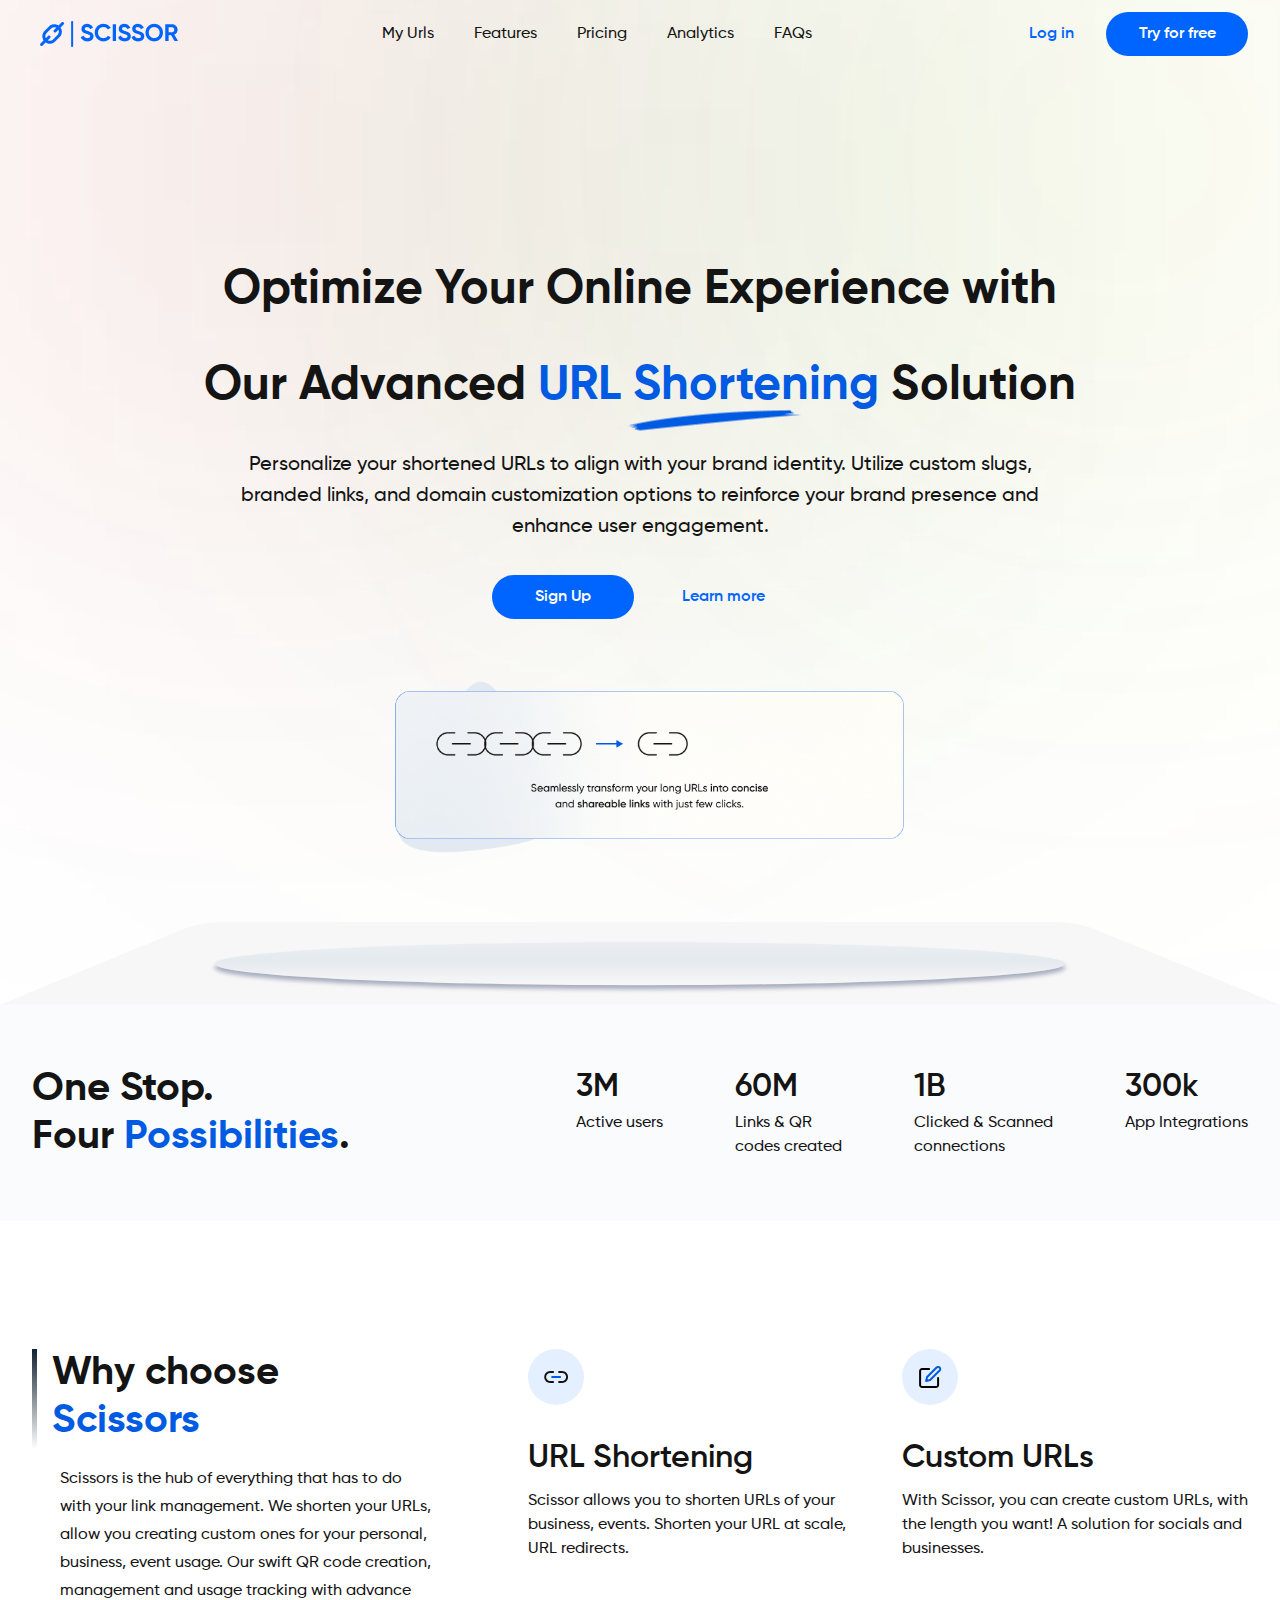
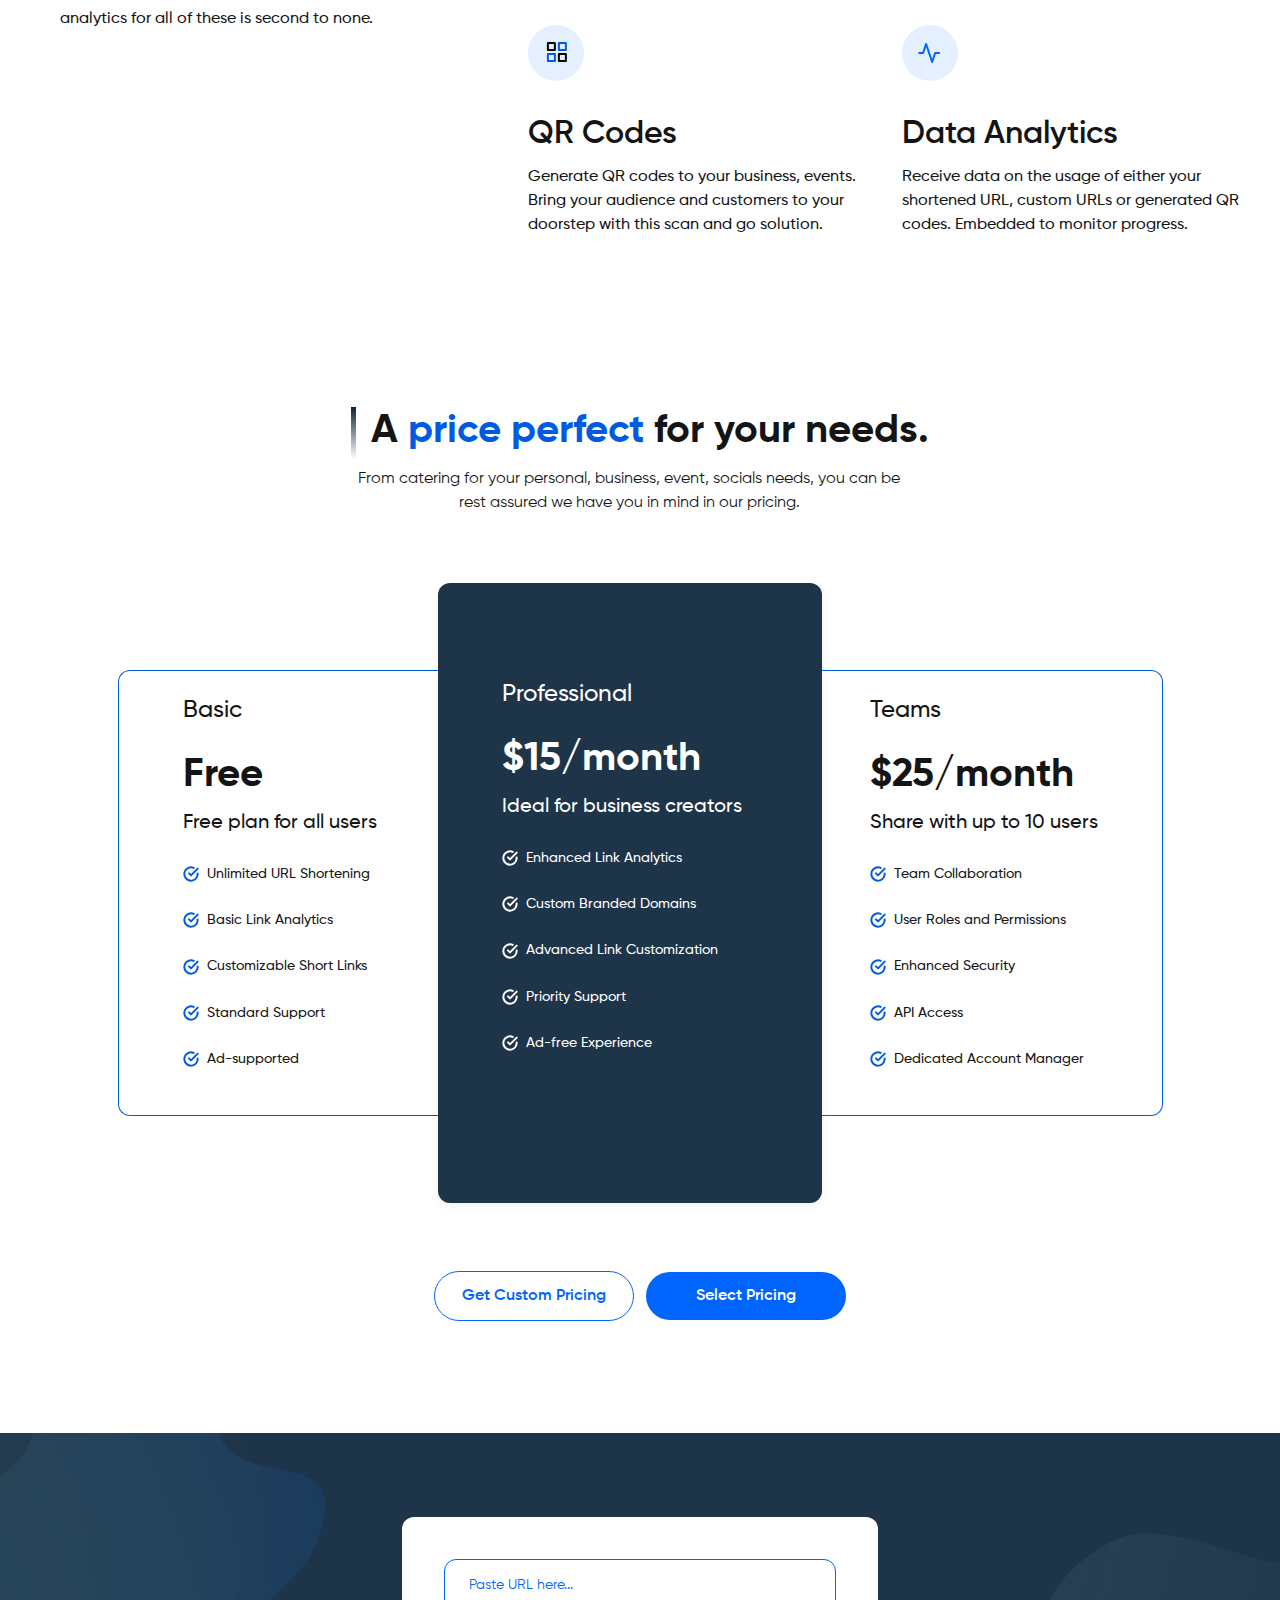
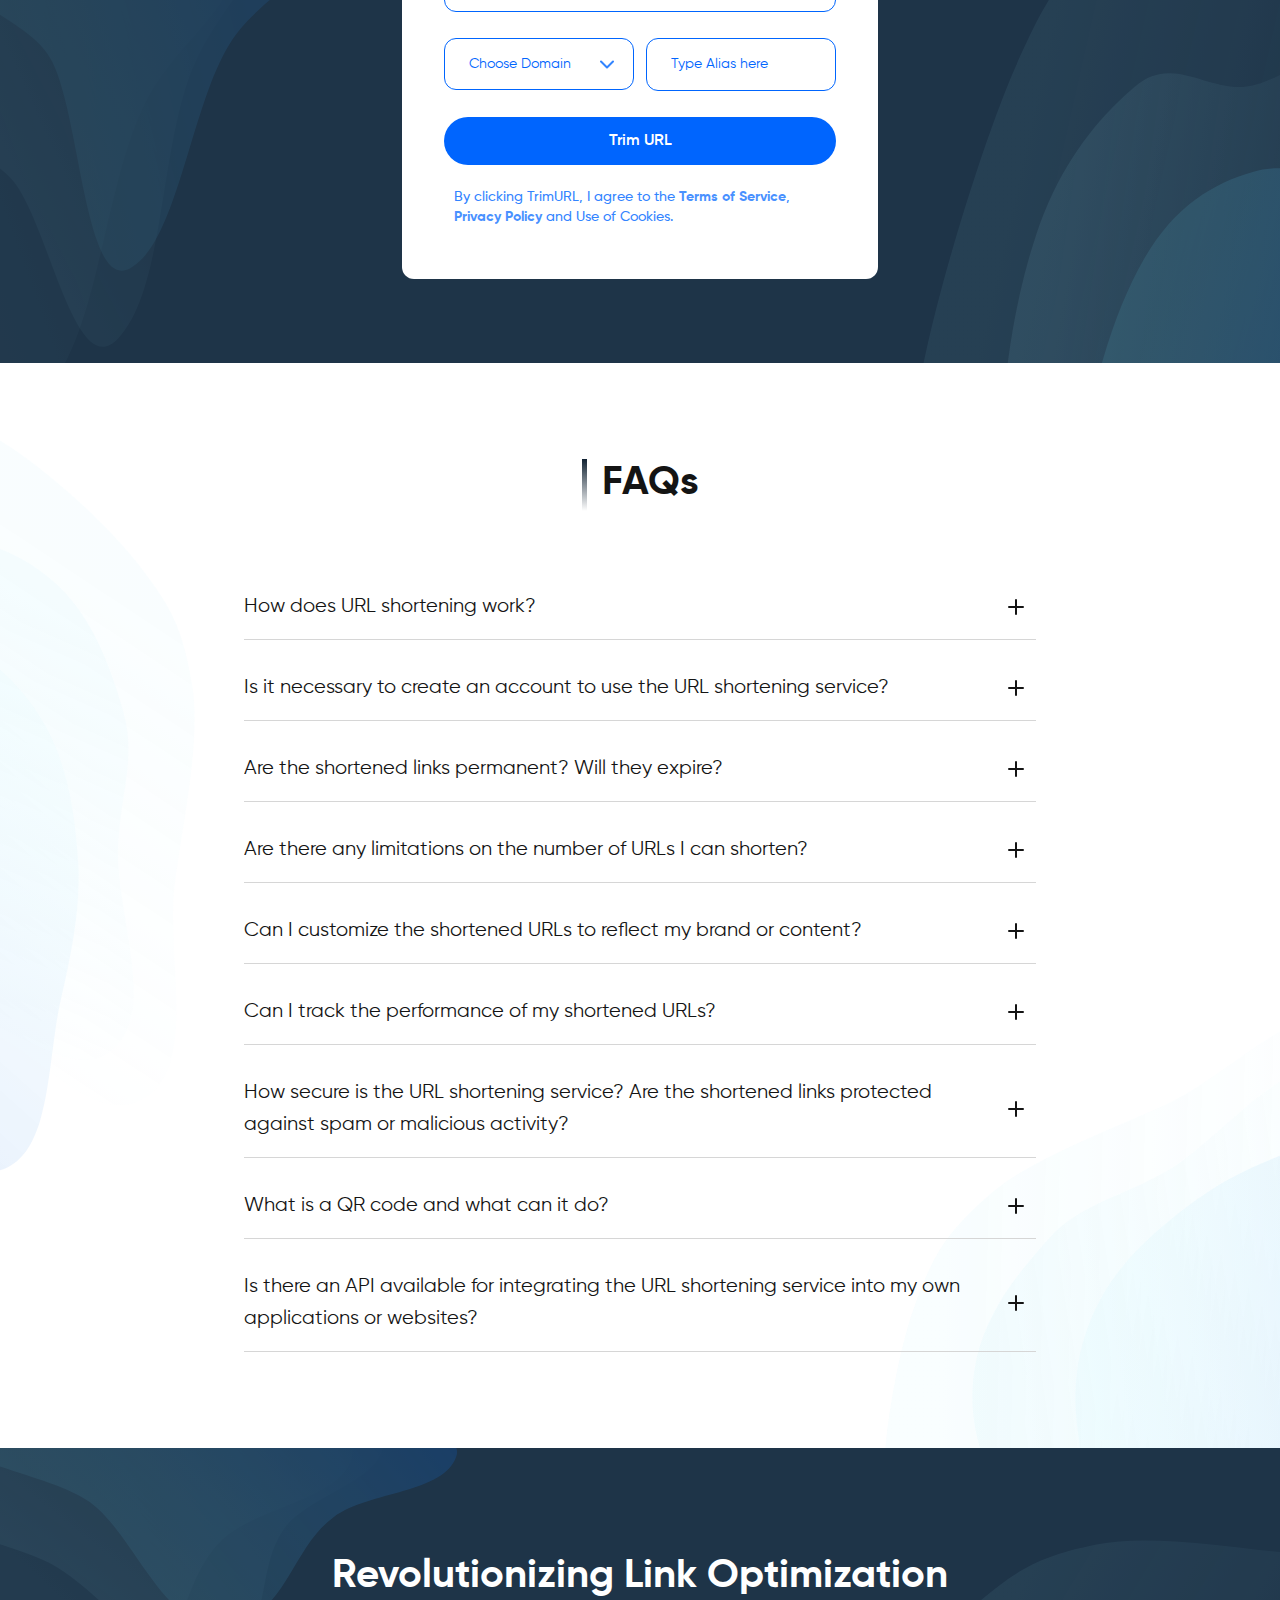
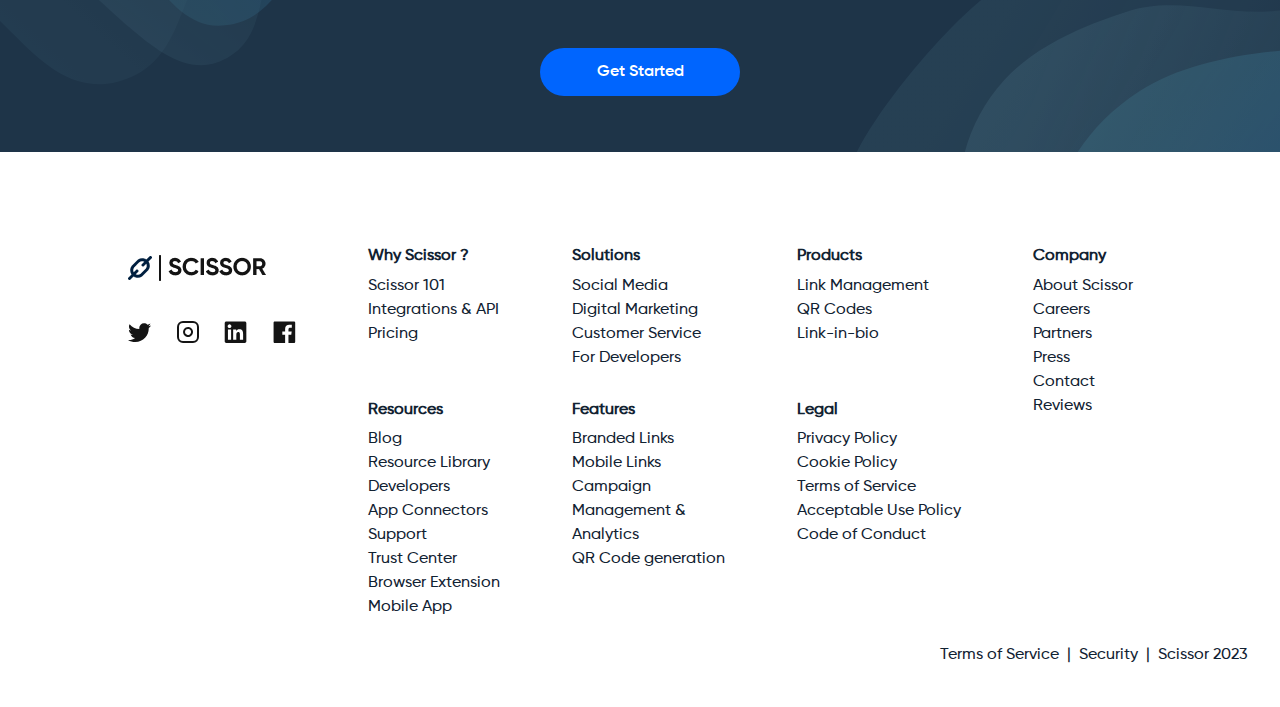
==== commit bca97297: "Final look" ====
--- a/Ex6/index.html
+++ b/Ex6/index.html
@@ -470,7 +470,7 @@
                     </li>
                     <li>
                         <figure>
-                            <img src="images/instagram-icon.svg" alt="instagram icon" />
+                            <img src="images/instagram.svg" alt="instagram icon" />
                         </figure>
                     </li>
                     <li>
